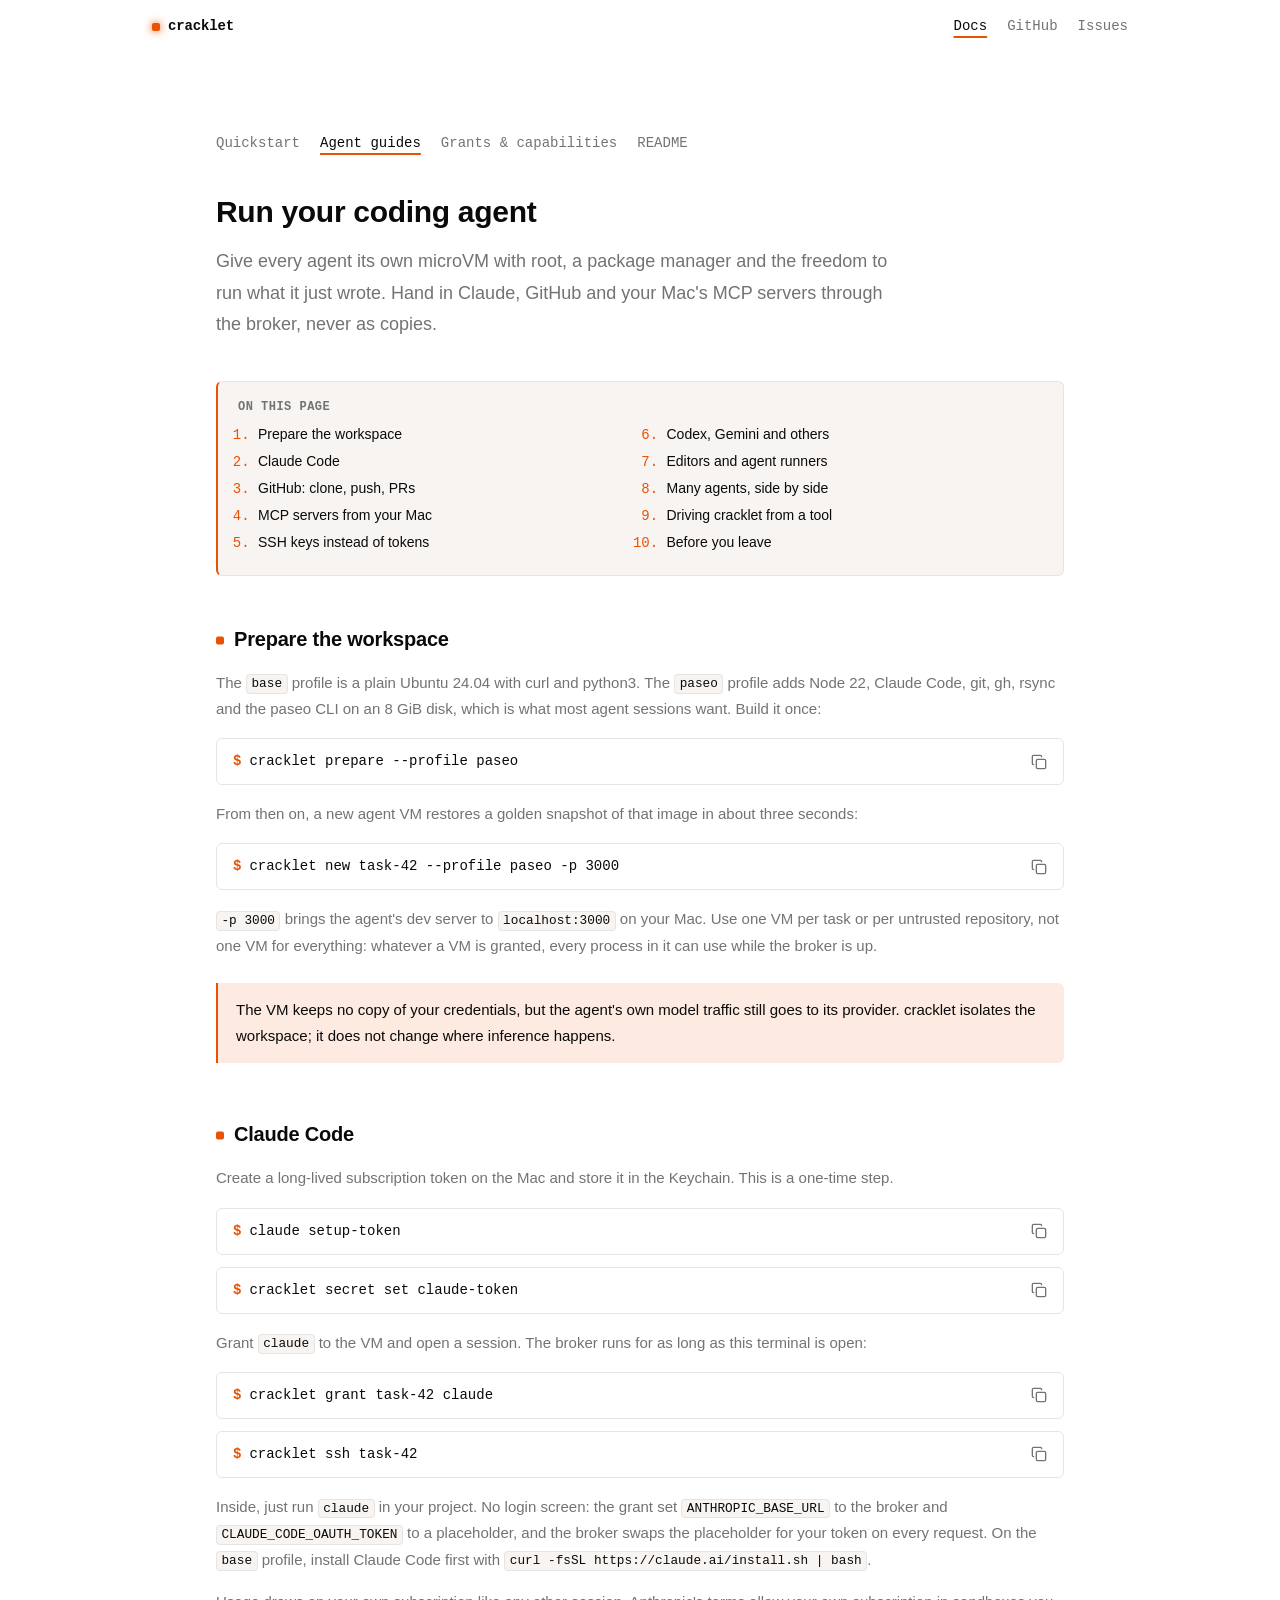
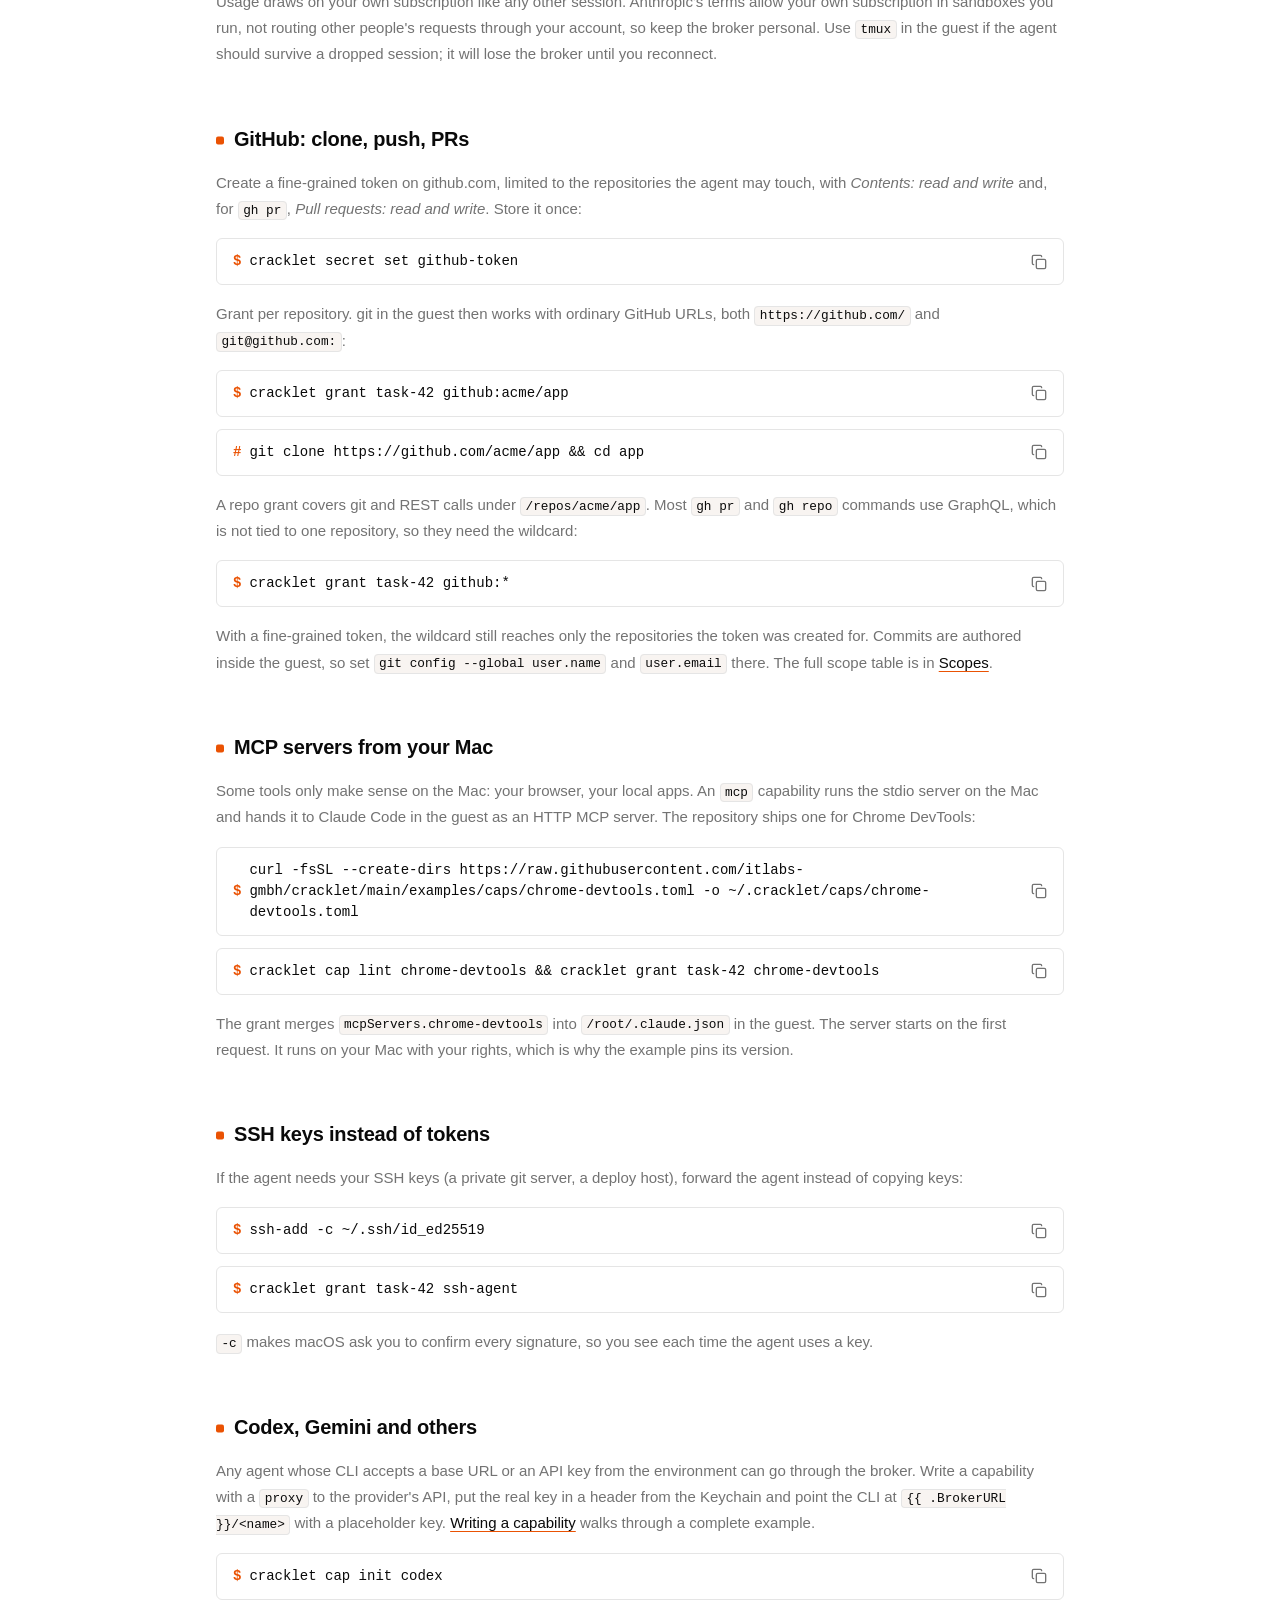
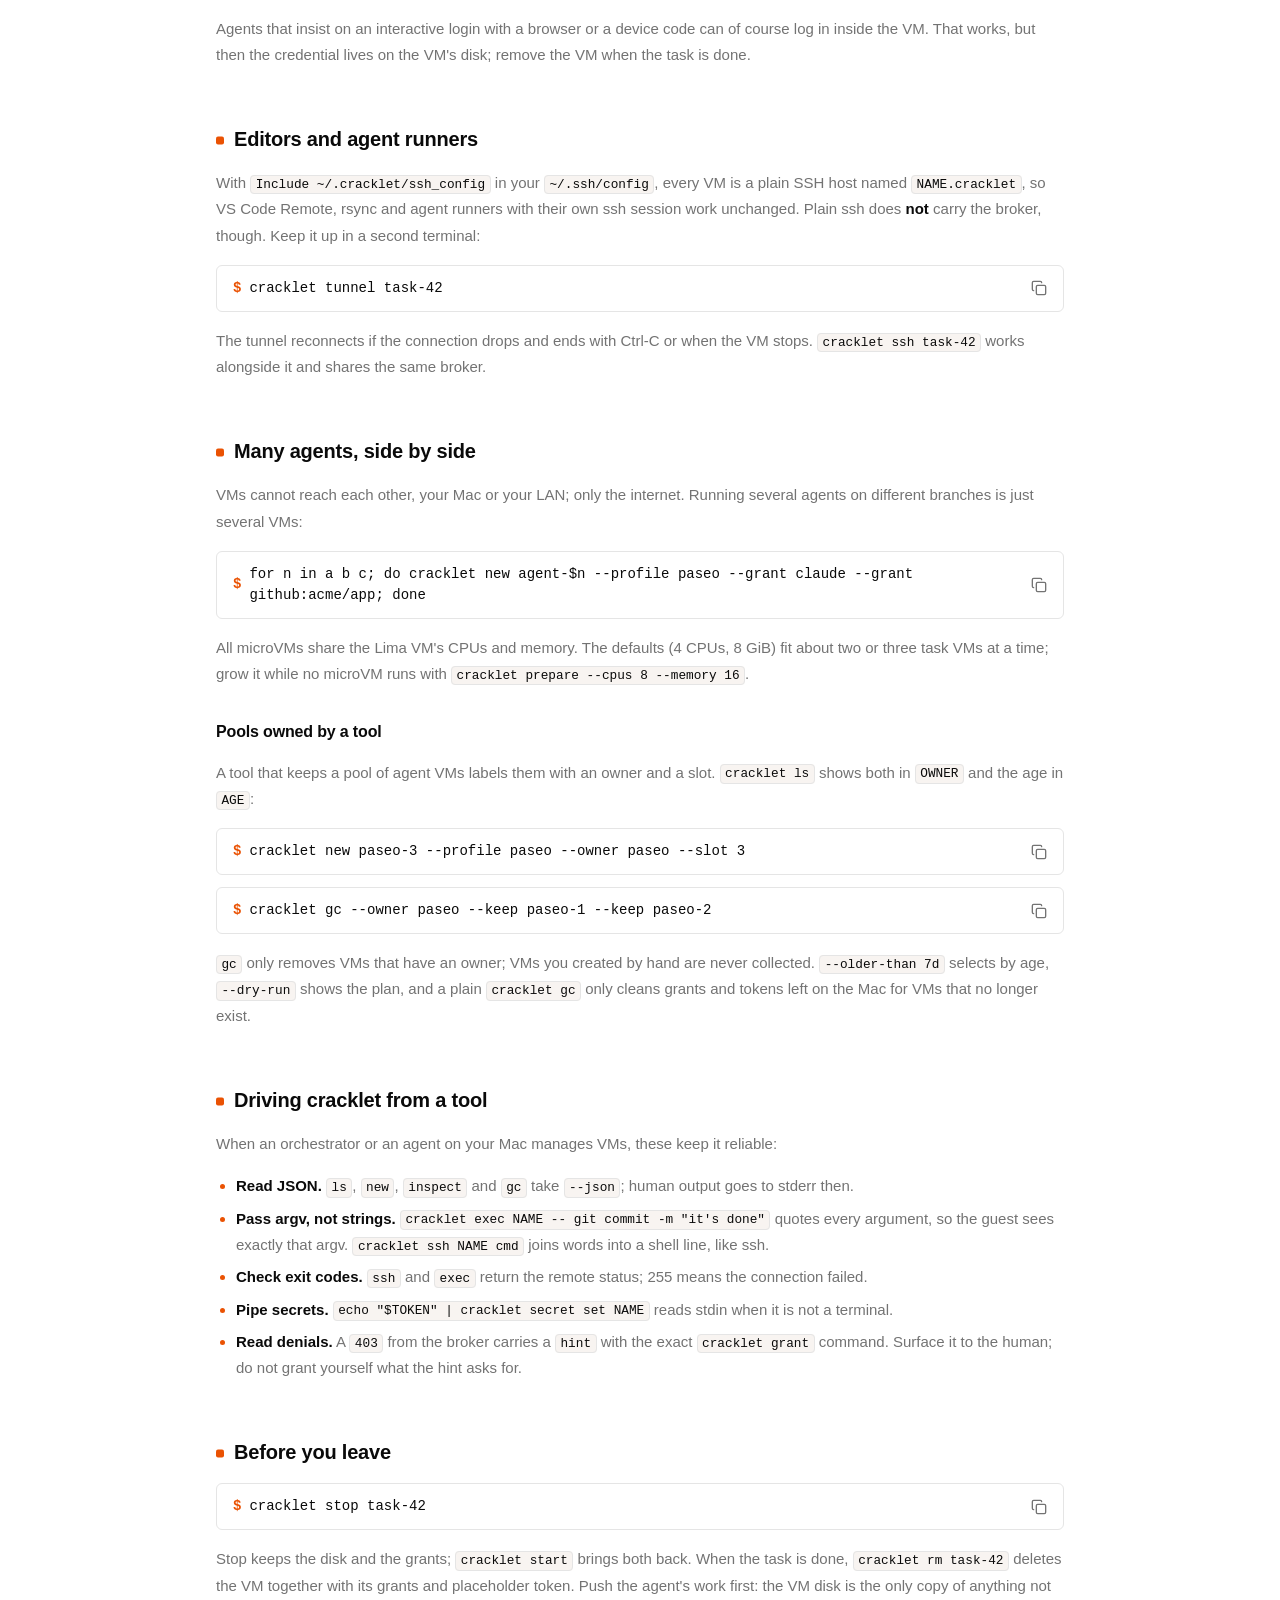
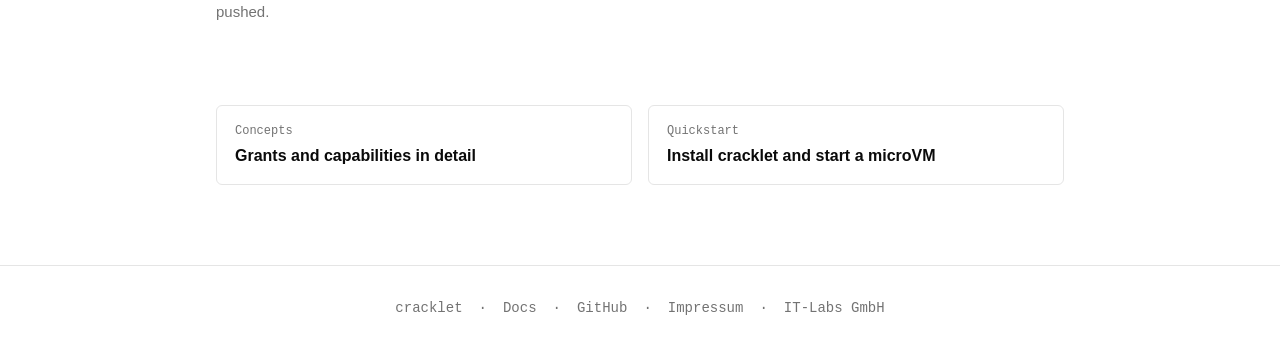
==== website/agents.html @ 1c124f0f "docs(website): add documentation pages and an ember brand accent Add three static docs pages modelle" ====
<!DOCTYPE html>
<html lang="en">
<head>
  <meta charset="utf-8">
  <meta name="viewport" content="width=device-width, initial-scale=1">
  <title>Agent guides – cracklet docs</title>
  <meta name="description" content="Run Claude Code and other coding agents in their own Firecracker microVM on your Mac, with GitHub, MCP servers and SSH keys handed in through the broker.">
  <meta name="theme-color" content="#ffffff" media="(prefers-color-scheme: light)">
  <meta name="theme-color" content="#232323" media="(prefers-color-scheme: dark)">
  <link rel="icon" href="favicon.svg" type="image/svg+xml">
  <link rel="stylesheet" href="style.css">
  <link rel="stylesheet" href="docs.css">
</head>
<body>
  <header class="container site-header">
    <a class="brand" href="./">cracklet</a>
    <nav class="site-nav" aria-label="Main navigation">
      <a href="docs.html" aria-current="page">Docs</a>
      <a href="https://github.com/itlabs-gmbh/cracklet">GitHub</a>
      <a href="https://github.com/itlabs-gmbh/cracklet/issues">Issues</a>
    </nav>
  </header>

  <main class="docs">
    <nav class="docs-nav" aria-label="Documentation">
      <a href="docs.html">Quickstart</a>
      <a href="agents.html" aria-current="page">Agent guides</a>
      <a href="capabilities.html">Grants &amp; capabilities</a>
      <a href="https://github.com/itlabs-gmbh/cracklet#readme">README</a>
    </nav>

    <h1>Run your coding agent</h1>
    <p class="lead">Give every agent its own microVM with root, a package manager and the freedom to run what it just wrote. Hand in Claude, GitHub and your Mac's MCP servers through the broker, never as copies.</p>

    <nav class="toc" aria-label="On this page">
      <strong>On this page</strong>
      <ol>
        <li><a href="#workspace">Prepare the workspace</a></li>
        <li><a href="#claude">Claude Code</a></li>
        <li><a href="#github">GitHub: clone, push, PRs</a></li>
        <li><a href="#mcp">MCP servers from your Mac</a></li>
        <li><a href="#ssh-keys">SSH keys instead of tokens</a></li>
        <li><a href="#other">Codex, Gemini and others</a></li>
        <li><a href="#runners">Editors and agent runners</a></li>
        <li><a href="#pools">Many agents, side by side</a></li>
        <li><a href="#automation">Driving cracklet from a tool</a></li>
        <li><a href="#leave">Before you leave</a></li>
      </ol>
    </nav>

    <div class="prose">

      <section id="workspace">
        <h2>Prepare the workspace</h2>
        <p>The <code>base</code> profile is a plain Ubuntu 24.04 with curl and python3. The <code>paseo</code> profile adds Node 22, Claude Code, git, gh, rsync and the paseo CLI on an 8 GiB disk, which is what most agent sessions want. Build it once:</p>
        <div class="cmd" data-copy="cracklet prepare --profile paseo">
          <span class="prompt" aria-hidden="true">$</span>
          <span class="text">cracklet prepare --profile paseo</span>
          <button type="button" aria-label="Copy cracklet prepare --profile paseo to the clipboard"></button>
        </div>
        <p>From then on, a new agent VM restores a golden snapshot of that image in about three seconds:</p>
        <div class="cmd" data-copy="cracklet new task-42 --profile paseo -p 3000">
          <span class="prompt" aria-hidden="true">$</span>
          <span class="text">cracklet new task-42 --profile paseo -p 3000</span>
          <button type="button" aria-label="Copy the create command to the clipboard"></button>
        </div>
        <p><code>-p 3000</code> brings the agent's dev server to <code>localhost:3000</code> on your Mac. Use one VM per task or per untrusted repository, not one VM for everything: whatever a VM is granted, every process in it can use while the broker is up.</p>
        <div class="callout">
          <p>The VM keeps no copy of your credentials, but the agent's own model traffic still goes to its provider. cracklet isolates the workspace; it does not change where inference happens.</p>
        </div>
      </section>

      <section id="claude">
        <h2>Claude Code</h2>
        <p>Create a long-lived subscription token on the Mac and store it in the Keychain. This is a one-time step.</p>
        <div class="cmd" data-copy="claude setup-token">
          <span class="prompt" aria-hidden="true">$</span>
          <span class="text">claude setup-token</span>
          <button type="button" aria-label="Copy claude setup-token to the clipboard"></button>
        </div>
        <div class="cmd" data-copy="cracklet secret set claude-token">
          <span class="prompt" aria-hidden="true">$</span>
          <span class="text">cracklet secret set claude-token</span>
          <button type="button" aria-label="Copy cracklet secret set claude-token to the clipboard"></button>
        </div>
        <p>Grant <code>claude</code> to the VM and open a session. The broker runs for as long as this terminal is open:</p>
        <div class="cmd" data-copy="cracklet grant task-42 claude">
          <span class="prompt" aria-hidden="true">$</span>
          <span class="text">cracklet grant task-42 claude</span>
          <button type="button" aria-label="Copy cracklet grant task-42 claude to the clipboard"></button>
        </div>
        <div class="cmd" data-copy="cracklet ssh task-42">
          <span class="prompt" aria-hidden="true">$</span>
          <span class="text">cracklet ssh task-42</span>
          <button type="button" aria-label="Copy cracklet ssh task-42 to the clipboard"></button>
        </div>
        <p>Inside, just run <code>claude</code> in your project. No login screen: the grant set <code>ANTHROPIC_BASE_URL</code> to the broker and <code>CLAUDE_CODE_OAUTH_TOKEN</code> to a placeholder, and the broker swaps the placeholder for your token on every request. On the <code>base</code> profile, install Claude Code first with <code>curl -fsSL https://claude.ai/install.sh | bash</code>.</p>
        <p>Usage draws on your own subscription like any other session. Anthropic's terms allow your own subscription in sandboxes you run, not routing other people's requests through your account, so keep the broker personal. Use <code>tmux</code> in the guest if the agent should survive a dropped session; it will lose the broker until you reconnect.</p>
      </section>

      <section id="github">
        <h2>GitHub: clone, push, PRs</h2>
        <p>Create a fine-grained token on github.com, limited to the repositories the agent may touch, with <em>Contents: read and write</em> and, for <code>gh pr</code>, <em>Pull requests: read and write</em>. Store it once:</p>
        <div class="cmd" data-copy="cracklet secret set github-token">
          <span class="prompt" aria-hidden="true">$</span>
          <span class="text">cracklet secret set github-token</span>
          <button type="button" aria-label="Copy cracklet secret set github-token to the clipboard"></button>
        </div>
        <p>Grant per repository. git in the guest then works with ordinary GitHub URLs, both <code>https://github.com/</code> and <code>git@github.com:</code>:</p>
        <div class="cmd" data-copy="cracklet grant task-42 github:acme/app">
          <span class="prompt" aria-hidden="true">$</span>
          <span class="text">cracklet grant task-42 github:acme/app</span>
          <button type="button" aria-label="Copy the GitHub grant command to the clipboard"></button>
        </div>
        <div class="cmd" data-copy="git clone https://github.com/acme/app &amp;&amp; cd app">
          <span class="prompt" aria-hidden="true">#</span>
          <span class="text">git clone https://github.com/acme/app &amp;&amp; cd app</span>
          <button type="button" aria-label="Copy the clone command to the clipboard"></button>
        </div>
        <p>A repo grant covers git and REST calls under <code>/repos/acme/app</code>. Most <code>gh pr</code> and <code>gh repo</code> commands use GraphQL, which is not tied to one repository, so they need the wildcard:</p>
        <div class="cmd" data-copy="cracklet grant task-42 github:*">
          <span class="prompt" aria-hidden="true">$</span>
          <span class="text">cracklet grant task-42 github:*</span>
          <button type="button" aria-label="Copy the GitHub wildcard grant to the clipboard"></button>
        </div>
        <p>With a fine-grained token, the wildcard still reaches only the repositories the token was created for. Commits are authored inside the guest, so set <code>git config --global user.name</code> and <code>user.email</code> there. The full scope table is in <a href="capabilities.html#scopes">Scopes</a>.</p>
      </section>

      <section id="mcp">
        <h2>MCP servers from your Mac</h2>
        <p>Some tools only make sense on the Mac: your browser, your local apps. An <code>mcp</code> capability runs the stdio server on the Mac and hands it to Claude Code in the guest as an HTTP MCP server. The repository ships one for Chrome DevTools:</p>
        <div class="cmd" data-copy="curl -fsSL --create-dirs https://raw.githubusercontent.com/itlabs-gmbh/cracklet/main/examples/caps/chrome-devtools.toml -o ~/.cracklet/caps/chrome-devtools.toml">
          <span class="prompt" aria-hidden="true">$</span>
          <span class="text">curl -fsSL --create-dirs https://raw.githubusercontent.com/itlabs-gmbh/cracklet/main/examples/caps/chrome-devtools.toml -o ~/.cracklet/caps/chrome-devtools.toml</span>
          <button type="button" aria-label="Copy the download command to the clipboard"></button>
        </div>
        <div class="cmd" data-copy="cracklet cap lint chrome-devtools &amp;&amp; cracklet grant task-42 chrome-devtools">
          <span class="prompt" aria-hidden="true">$</span>
          <span class="text">cracklet cap lint chrome-devtools &amp;&amp; cracklet grant task-42 chrome-devtools</span>
          <button type="button" aria-label="Copy the lint and grant command to the clipboard"></button>
        </div>
        <p>The grant merges <code>mcpServers.chrome-devtools</code> into <code>/root/.claude.json</code> in the guest. The server starts on the first request. It runs on your Mac with your rights, which is why the example pins its version.</p>
      </section>

      <section id="ssh-keys">
        <h2>SSH keys instead of tokens</h2>
        <p>If the agent needs your SSH keys (a private git server, a deploy host), forward the agent instead of copying keys:</p>
        <div class="cmd" data-copy="ssh-add -c ~/.ssh/id_ed25519">
          <span class="prompt" aria-hidden="true">$</span>
          <span class="text">ssh-add -c ~/.ssh/id_ed25519</span>
          <button type="button" aria-label="Copy the ssh-add command to the clipboard"></button>
        </div>
        <div class="cmd" data-copy="cracklet grant task-42 ssh-agent">
          <span class="prompt" aria-hidden="true">$</span>
          <span class="text">cracklet grant task-42 ssh-agent</span>
          <button type="button" aria-label="Copy the ssh-agent grant to the clipboard"></button>
        </div>
        <p><code>-c</code> makes macOS ask you to confirm every signature, so you see each time the agent uses a key.</p>
      </section>

      <section id="other">
        <h2>Codex, Gemini and others</h2>
        <p>Any agent whose CLI accepts a base URL or an API key from the environment can go through the broker. Write a capability with a <code>proxy</code> to the provider's API, put the real key in a header from the Keychain and point the CLI at <code>{{ .BrokerURL }}/&lt;name&gt;</code> with a placeholder key. <a href="capabilities.html#writing">Writing a capability</a> walks through a complete example.</p>
        <div class="cmd" data-copy="cracklet cap init codex">
          <span class="prompt" aria-hidden="true">$</span>
          <span class="text">cracklet cap init codex</span>
          <button type="button" aria-label="Copy cracklet cap init codex to the clipboard"></button>
        </div>
        <p>Agents that insist on an interactive login with a browser or a device code can of course log in inside the VM. That works, but then the credential lives on the VM's disk; remove the VM when the task is done.</p>
      </section>

      <section id="runners">
        <h2>Editors and agent runners</h2>
        <p>With <code>Include ~/.cracklet/ssh_config</code> in your <code>~/.ssh/config</code>, every VM is a plain SSH host named <code>NAME.cracklet</code>, so VS Code Remote, rsync and agent runners with their own ssh session work unchanged. Plain ssh does <strong>not</strong> carry the broker, though. Keep it up in a second terminal:</p>
        <div class="cmd" data-copy="cracklet tunnel task-42">
          <span class="prompt" aria-hidden="true">$</span>
          <span class="text">cracklet tunnel task-42</span>
          <button type="button" aria-label="Copy cracklet tunnel task-42 to the clipboard"></button>
        </div>
        <p>The tunnel reconnects if the connection drops and ends with Ctrl-C or when the VM stops. <code>cracklet ssh task-42</code> works alongside it and shares the same broker.</p>
      </section>

      <section id="pools">
        <h2>Many agents, side by side</h2>
        <p>VMs cannot reach each other, your Mac or your LAN; only the internet. Running several agents on different branches is just several VMs:</p>
        <div class="cmd" data-copy="for n in a b c; do cracklet new agent-$n --profile paseo --grant claude --grant github:acme/app; done">
          <span class="prompt" aria-hidden="true">$</span>
          <span class="text">for n in a b c; do cracklet new agent-$n --profile paseo --grant claude --grant github:acme/app; done</span>
          <button type="button" aria-label="Copy the loop that creates three agent VMs to the clipboard"></button>
        </div>
        <p>All microVMs share the Lima VM's CPUs and memory. The defaults (4 CPUs, 8 GiB) fit about two or three task VMs at a time; grow it while no microVM runs with <code>cracklet prepare --cpus 8 --memory 16</code>.</p>

        <h3>Pools owned by a tool</h3>
        <p>A tool that keeps a pool of agent VMs labels them with an owner and a slot. <code>cracklet ls</code> shows both in <code>OWNER</code> and the age in <code>AGE</code>:</p>
        <div class="cmd" data-copy="cracklet new paseo-3 --profile paseo --owner paseo --slot 3">
          <span class="prompt" aria-hidden="true">$</span>
          <span class="text">cracklet new paseo-3 --profile paseo --owner paseo --slot 3</span>
          <button type="button" aria-label="Copy the owned create command to the clipboard"></button>
        </div>
        <div class="cmd" data-copy="cracklet gc --owner paseo --keep paseo-1 --keep paseo-2">
          <span class="prompt" aria-hidden="true">$</span>
          <span class="text">cracklet gc --owner paseo --keep paseo-1 --keep paseo-2</span>
          <button type="button" aria-label="Copy the gc command to the clipboard"></button>
        </div>
        <p><code>gc</code> only removes VMs that have an owner; VMs you created by hand are never collected. <code>--older-than 7d</code> selects by age, <code>--dry-run</code> shows the plan, and a plain <code>cracklet gc</code> only cleans grants and tokens left on the Mac for VMs that no longer exist.</p>
      </section>

      <section id="automation">
        <h2>Driving cracklet from a tool</h2>
        <p>When an orchestrator or an agent on your Mac manages VMs, these keep it reliable:</p>
        <ul>
          <li><strong>Read JSON.</strong> <code>ls</code>, <code>new</code>, <code>inspect</code> and <code>gc</code> take <code>--json</code>; human output goes to stderr then.</li>
          <li><strong>Pass argv, not strings.</strong> <code>cracklet exec NAME -- git commit -m "it's done"</code> quotes every argument, so the guest sees exactly that argv. <code>cracklet ssh NAME cmd</code> joins words into a shell line, like ssh.</li>
          <li><strong>Check exit codes.</strong> <code>ssh</code> and <code>exec</code> return the remote status; 255 means the connection failed.</li>
          <li><strong>Pipe secrets.</strong> <code>echo "$TOKEN" | cracklet secret set NAME</code> reads stdin when it is not a terminal.</li>
          <li><strong>Read denials.</strong> A <code>403</code> from the broker carries a <code>hint</code> with the exact <code>cracklet grant</code> command. Surface it to the human; do not grant yourself what the hint asks for.</li>
        </ul>
      </section>

      <section id="leave">
        <h2>Before you leave</h2>
        <div class="cmd" data-copy="cracklet stop task-42">
          <span class="prompt" aria-hidden="true">$</span>
          <span class="text">cracklet stop task-42</span>
          <button type="button" aria-label="Copy cracklet stop task-42 to the clipboard"></button>
        </div>
        <p>Stop keeps the disk and the grants; <code>cracklet start</code> brings both back. When the task is done, <code>cracklet rm task-42</code> deletes the VM together with its grants and placeholder token. Push the agent's work first: the VM disk is the only copy of anything not pushed.</p>
      </section>

    </div>

    <nav class="next" aria-label="Read next">
      <a href="capabilities.html"><span>Concepts</span><strong>Grants and capabilities in detail</strong></a>
      <a href="docs.html"><span>Quickstart</span><strong>Install cracklet and start a microVM</strong></a>
    </nav>
  </main>

  <footer class="site-footer">
    <div class="container">
      <a href="./">cracklet</a>
      <span aria-hidden="true">·</span>
      <a href="docs.html">Docs</a>
      <span aria-hidden="true">·</span>
      <a href="https://github.com/itlabs-gmbh/cracklet">GitHub</a>
      <span aria-hidden="true">·</span>
      <a href="impressum.html">Impressum</a>
      <span aria-hidden="true">·</span>
      <a href="https://www.it-labs.de">IT-Labs GmbH</a>
    </div>
  </footer>

  <script src="copy.js" defer></script>
</body>
</html>
---- website/style.css ----
/* cracklet website – design tokens modelled on a neutral shadcn palette,
   with one ember accent (Firecracker) as the brand colour */
:root {
  --background: oklch(100% 0 0);
  --foreground: oklch(14.5% 0 0);
  --card: oklch(100% 0 0);
  --muted-foreground: oklch(55.6% 0 0);
  --border: oklch(92.2% 0 0);
  --muted: oklch(97% .006 60);
  --accent: oklch(64% .2 40);
  --accent-soft: oklch(64% .2 40 / .12);
  --radius: .375rem;
  --max-width: 64rem;
  --font-sans: -apple-system, BlinkMacSystemFont, "Inter", "Segoe UI", Roboto, "Helvetica Neue", Arial, sans-serif;
  --font-mono: ui-monospace, SFMono-Regular, Menlo, Monaco, Consolas, "Liberation Mono", "Courier New", monospace;
  color-scheme: light dark;
}

@media (prefers-color-scheme: dark) {
  :root {
    --background: oklch(14.5% 0 0);
    --foreground: oklch(98.5% 0 0);
    --card: oklch(20.5% 0 0);
    --muted-foreground: oklch(70.8% 0 0);
    --border: oklch(100% 0 0 / .1);
    --muted: oklch(19% .008 60);
    --accent: oklch(74% .17 52);
    --accent-soft: oklch(74% .17 52 / .14);
  }
}

*, *::before, *::after { box-sizing: border-box; }

html { -webkit-text-size-adjust: 100%; }

body {
  margin: 0;
  min-height: 100svh;
  display: flex;
  flex-direction: column;
  background: var(--background);
  color: var(--foreground);
  font-family: var(--font-sans);
  font-size: 1rem;
  line-height: 1.5;
  -webkit-font-smoothing: antialiased;
}

a { color: inherit; text-decoration: none; }
a:hover { color: var(--foreground); }

::selection { background: var(--accent-soft); }

code, .mono { font-family: var(--font-mono); }
p code { font-size: .9em; }

h1, h2, h3 { margin: 0; letter-spacing: -.01em; }

.container {
  width: 100%;
  max-width: var(--max-width);
  margin: 0 auto;
  padding: 0 1.5rem;
}

/* header / nav */
.site-header {
  display: flex;
  align-items: center;
  justify-content: space-between;
  padding-top: 1rem;
  padding-bottom: 1rem;
  flex-shrink: 0;
}

.brand {
  display: inline-flex;
  align-items: center;
  gap: .5rem;
  font-family: var(--font-mono);
  font-size: .875rem;
  font-weight: 600;
  letter-spacing: -.01em;
}

.brand::before {
  content: "";
  width: .5rem;
  height: .5rem;
  border-radius: 2px;
  background: var(--accent);
  box-shadow: 0 0 .5rem var(--accent);
}

.site-nav {
  display: flex;
  gap: 1.25rem;
  font-family: var(--font-mono);
  font-size: .875rem;
  color: var(--muted-foreground);
}
.site-nav a[aria-current="page"] {
  color: var(--foreground);
  text-decoration: underline;
  text-decoration-color: var(--accent);
  text-decoration-thickness: 2px;
  text-underline-offset: 6px;
}

main { flex: 1; display: flex; flex-direction: column; }

/* hero */
.hero {
  flex: 1;
  display: flex;
  flex-direction: column;
  align-items: center;
  justify-content: center;
  gap: 1.5rem;
  padding-top: 4rem;
  padding-bottom: 4rem;
  text-align: center;
}

.badge {
  display: inline-flex;
  align-items: center;
  height: 1.25rem;
  padding: 0 .5rem;
  border: 1px solid var(--accent);
  background: var(--accent-soft);
  font-family: var(--font-mono);
  font-size: .75rem;
  font-weight: 500;
  white-space: nowrap;
}

.hero h1 {
  max-width: 48rem;
  font-size: 2.25rem;
  font-weight: 600;
  line-height: 1.1;
  text-wrap: balance;
}

.hero .lead {
  max-width: 36rem;
  margin: 0;
  font-size: 1rem;
  color: var(--muted-foreground);
  text-wrap: balance;
}

@media (min-width: 640px) {
  .hero h1 { font-size: 3.75rem; }
  .hero .lead { font-size: 1.125rem; }
}

/* command boxes */
.cmd {
  display: flex;
  align-items: center;
  gap: .5rem;
  padding: .75rem 1rem;
  border: 1px solid var(--border);
  border-radius: var(--radius);
  background: var(--card);
  font-family: var(--font-mono);
  font-size: .875rem;
  text-align: left;
}

.cmd .prompt { color: var(--accent); font-weight: 600; user-select: none; }
.cmd .text { flex: 1; min-width: 0; font-weight: 500; overflow-wrap: anywhere; }

.cmd button {
  margin-left: .25rem;
  padding: 0;
  border: 0;
  background: none;
  color: var(--muted-foreground);
  cursor: pointer;
  line-height: 0;
  transition: color .15s;
}
.cmd button:hover, .cmd button[data-copied] { color: var(--foreground); }
.cmd button svg { width: 1rem; height: 1rem; }

.hero .cmd { margin-top: 1rem; }
.hero .hint { margin: 0 0 .75rem; font-size: .75rem; color: var(--muted-foreground); }
.hero .hint a, .hint a, .link {
  text-decoration: underline;
  text-decoration-color: var(--accent);
  text-underline-offset: 2px;
}

/* terminal output block */
.term {
  width: 100%;
  overflow-x: auto;
  padding: .75rem 1rem;
  border: 1px solid var(--border);
  border-radius: var(--radius);
  background: var(--card);
  font-family: var(--font-mono);
  font-size: .8125rem;
  line-height: 2;
  text-align: left;
  white-space: pre;
}
.term .dim { color: var(--muted-foreground); }
@media (min-width: 640px) { .term, .cmd { font-size: .875rem; } }

/* sections */
section { border-top: 1px solid var(--border); }

.section {
  padding-top: 5rem;
  padding-bottom: 5rem;
}

.section--center {
  display: flex;
  flex-direction: column;
  align-items: center;
  text-align: center;
}

.section h2 {
  font-size: 1.25rem;
  font-weight: 600;
}
@media (min-width: 640px) { .section h2 { font-size: 1.5rem; } }

.section .intro {
  max-width: 36rem;
  margin: .75rem 0 0;
  font-size: .875rem;
  line-height: 1.75;
  color: var(--muted-foreground);
}
@media (min-width: 640px) { .section .intro { font-size: 1rem; } }

.section--center .term { max-width: 36rem; margin-top: 2rem; }
.section--center .note {
  max-width: 36rem;
  margin: 1rem 0 0;
  font-size: .75rem;
  line-height: 1.5rem;
  color: var(--muted-foreground);
}

.grid {
  display: grid;
  gap: 2.5rem;
  margin-top: 2rem;
}
@media (min-width: 768px) {
  .grid--2 { grid-template-columns: repeat(2, minmax(0, 1fr)); }
  .grid--3 { grid-template-columns: repeat(3, minmax(0, 1fr)); }
}

.card { min-width: 0; }
.card h3, .card h2 {
  padding-top: 1rem;
  border-top: 2px solid var(--accent);
  font-size: 1rem;
  font-weight: 600;
}
.card h3.small { font-size: .875rem; }
.card p {
  margin: 1rem 0 0;
  font-size: .875rem;
  line-height: 1.75;
  color: var(--muted-foreground);
}
.card .cmd, .card .term { margin-top: 1rem; }
.card .term { font-size: .75rem; }
.term--wrap { white-space: pre-wrap; overflow-wrap: anywhere; }
@media (min-width: 768px) { .grid--wide-left { grid-template-columns: 3fr 2fr; } }
.card .cmd + .cmd { margin-top: .75rem; }

.narrow { max-width: 36rem; }
.narrow h2 {
  padding-top: 1rem;
  border-top: 2px solid var(--accent);
  font-size: 1.125rem;
  font-weight: 600;
}
.narrow p {
  margin: 1rem 0 0;
  font-size: .875rem;
  line-height: 1.75;
  color: var(--muted-foreground);
}
@media (min-width: 640px) { .narrow p { font-size: 1rem; } }

/* footer */
.site-footer { border-top: 1px solid var(--border); }
.site-footer .container {
  display: flex;
  flex-wrap: wrap;
  align-items: center;
  justify-content: center;
  gap: .25rem 1rem;
  padding-top: 2rem;
  padding-bottom: 2rem;
  font-family: var(--font-mono);
  font-size: .875rem;
  color: var(--muted-foreground);
}

/* legal page */
.legal { padding-top: 4rem; padding-bottom: 4rem; }
.legal h1 { font-size: 1.875rem; font-weight: 600; }
.legal h2 { margin-top: 2.5rem; font-size: 1.125rem; font-weight: 600; }
.legal p, .legal address {
  margin: 1rem 0 0;
  font-style: normal;
  font-size: .9375rem;
  line-height: 1.75;
  color: var(--muted-foreground);
}
.legal a { color: var(--foreground); text-decoration: underline; text-decoration-color: var(--accent); text-underline-offset: 2px; }

/* the legal page reuses .narrow for width only, not the ruled headings */
.legal .narrow h2 { padding-top: 0; border-top: 0; }
.legal .narrow h1 { border-top: 0; padding-top: 0; }

/* measured timings */
.card h3.stat {
  font-family: var(--font-mono);
  font-size: 1.75rem;
  font-weight: 600;
  letter-spacing: -.02em;
}
---- website/docs.css ----
/* documentation pages – loaded after style.css, reuses its tokens */

.docs {
  width: 100%;
  max-width: 56rem;
  margin: 0 auto;
  padding: 3rem 1.5rem 5rem;
}
@media (min-width: 640px) { .docs { padding-top: 5rem; } }

/* section switcher above the title */
.docs-nav {
  display: flex;
  flex-wrap: wrap;
  gap: .5rem 1.25rem;
  margin-bottom: 2.5rem;
  font-family: var(--font-mono);
  font-size: .875rem;
  color: var(--muted-foreground);
}
.docs-nav a:hover { color: var(--foreground); }
.docs-nav a[aria-current="page"] {
  color: var(--foreground);
  text-decoration: underline;
  text-decoration-color: var(--accent);
  text-decoration-thickness: 2px;
  text-underline-offset: 6px;
}

.docs h1 {
  font-size: 1.875rem;
  font-weight: 600;
  line-height: 1.2;
  text-wrap: balance;
}
.docs .lead {
  max-width: 42rem;
  margin: 1rem 0 0;
  font-size: 1.125rem;
  line-height: 1.75;
  color: var(--muted-foreground);
}

/* "on this page" */
.toc {
  margin-top: 2.5rem;
  padding: 1rem 1.25rem;
  border: 1px solid var(--border);
  border-left: 2px solid var(--accent);
  border-radius: var(--radius);
  background: var(--muted);
  font-size: .875rem;
}
.toc strong {
  display: block;
  margin-bottom: .5rem;
  font-family: var(--font-mono);
  font-size: .75rem;
  font-weight: 600;
  letter-spacing: .04em;
  text-transform: uppercase;
  color: var(--muted-foreground);
}
.toc ol {
  margin: 0;
  padding-left: 1.25rem;
  columns: 2 14rem;
  column-gap: 2rem;
}
.toc li { margin: 0 0 .375rem; break-inside: avoid; }
.toc li::marker { color: var(--accent); font-family: var(--font-mono); }
.toc a:hover { text-decoration: underline; text-decoration-color: var(--accent); }

/* body copy */
.prose { margin-top: 3rem; font-size: .9375rem; }
.prose section { border-top: 0; margin-top: 3.5rem; scroll-margin-top: 1.5rem; }
.prose section:first-child { margin-top: 0; }

.prose h2 {
  display: flex;
  align-items: baseline;
  gap: .625rem;
  margin-bottom: 1rem;
  font-size: 1.25rem;
  font-weight: 600;
}
.prose h2::before {
  content: "";
  flex-shrink: 0;
  width: .5rem;
  height: .5rem;
  border-radius: 2px;
  background: var(--accent);
  transform: translateY(-.1rem);
}
.prose h3 {
  margin: 2rem 0 .75rem;
  font-size: 1rem;
  font-weight: 600;
  scroll-margin-top: 1.5rem;
}
.prose p, .prose li { line-height: 1.75; color: var(--muted-foreground); }
.prose p { margin: 1rem 0; }
.prose ul, .prose ol { margin: 1rem 0; padding-left: 1.25rem; }
.prose li { margin: .375rem 0; }
.prose li::marker { color: var(--accent); }
.prose strong { color: var(--foreground); font-weight: 600; }

.prose a {
  color: var(--foreground);
  text-decoration: underline;
  text-decoration-color: var(--accent);
  text-underline-offset: 3px;
}

.prose :not(pre) > code {
  padding: .1em .35em;
  border: 1px solid var(--border);
  border-radius: .25rem;
  background: var(--muted);
  font-size: .85em;
  color: var(--foreground);
  overflow-wrap: anywhere;
}
@media (min-width: 640px) {
  .prose td code, .prose th code { white-space: nowrap; }
  .prose td:first-child code { white-space: normal; }
}

.prose .cmd, .prose .term { margin: 1rem 0; }
.prose .cmd + .cmd { margin-top: -.25rem; }

/* code listings (TOML, logs, diagrams) */
.code {
  margin: 1rem 0;
  padding: 1rem 1.25rem;
  overflow-x: auto;
  border: 1px solid var(--border);
  border-radius: var(--radius);
  background: var(--card);
  font-family: var(--font-mono);
  font-size: .8125rem;
  line-height: 1.65;
  white-space: pre;
}
.code .dim { color: var(--muted-foreground); }
.code .hl { color: var(--accent); }
.code-title {
  margin: 1.5rem 0 -.5rem;
  font-family: var(--font-mono);
  font-size: .75rem;
  color: var(--muted-foreground);
}

/* tables */
.table-wrap { margin: 1rem 0; overflow-x: auto; }
.prose table { width: 100%; border-collapse: collapse; font-size: .875rem; }
.prose th, .prose td {
  padding: .625rem .75rem;
  border-bottom: 1px solid var(--border);
  text-align: left;
  vertical-align: top;
}
.prose th {
  font-family: var(--font-mono);
  font-size: .75rem;
  font-weight: 600;
  color: var(--foreground);
  border-bottom: 2px solid var(--accent);
}
.prose td { line-height: 1.6; color: var(--muted-foreground); }
.prose td:first-child { color: var(--foreground); }

/* asides */
.callout {
  margin: 1.5rem 0;
  padding: .875rem 1.125rem;
  border-left: 2px solid var(--accent);
  border-radius: 0 var(--radius) var(--radius) 0;
  background: var(--accent-soft);
}
.prose .callout p { margin: 0; color: var(--foreground); }
.prose .callout p + p { margin-top: .5rem; }

/* key concepts side by side */
.concepts {
  display: grid;
  gap: 1rem;
  margin: 1.5rem 0;
}
@media (min-width: 640px) { .concepts { grid-template-columns: repeat(2, minmax(0, 1fr)); } }
.concept {
  padding: 1rem 1.125rem;
  border: 1px solid var(--border);
  border-top: 2px solid var(--accent);
  border-radius: var(--radius);
}
.concept h3 { margin: 0; font-family: var(--font-mono); font-size: .875rem; }
.prose .concept p { margin: .5rem 0 0; font-size: .875rem; }

/* numbered request walk-through */
.steps { counter-reset: step; list-style: none; padding-left: 0; }
.prose .steps li {
  position: relative;
  padding-left: 2.25rem;
  counter-increment: step;
}
.prose .steps li::before {
  content: counter(step);
  position: absolute;
  left: 0;
  top: .2rem;
  display: grid;
  place-items: center;
  width: 1.5rem;
  height: 1.5rem;
  border-radius: 999px;
  background: var(--accent-soft);
  color: var(--accent);
  font-family: var(--font-mono);
  font-size: .75rem;
  font-weight: 600;
}

/* "read next" links at the end of a page */
.next {
  display: grid;
  gap: 1rem;
  margin-top: 4rem;
}
@media (min-width: 640px) { .next { grid-template-columns: repeat(2, minmax(0, 1fr)); } }
.next a {
  display: block;
  padding: 1rem 1.125rem;
  border: 1px solid var(--border);
  border-radius: var(--radius);
  transition: border-color .15s;
}
.next a:hover { border-color: var(--accent); }
.next span { display: block; font-family: var(--font-mono); font-size: .75rem; color: var(--muted-foreground); }
.next strong { display: block; margin-top: .25rem; font-weight: 600; }
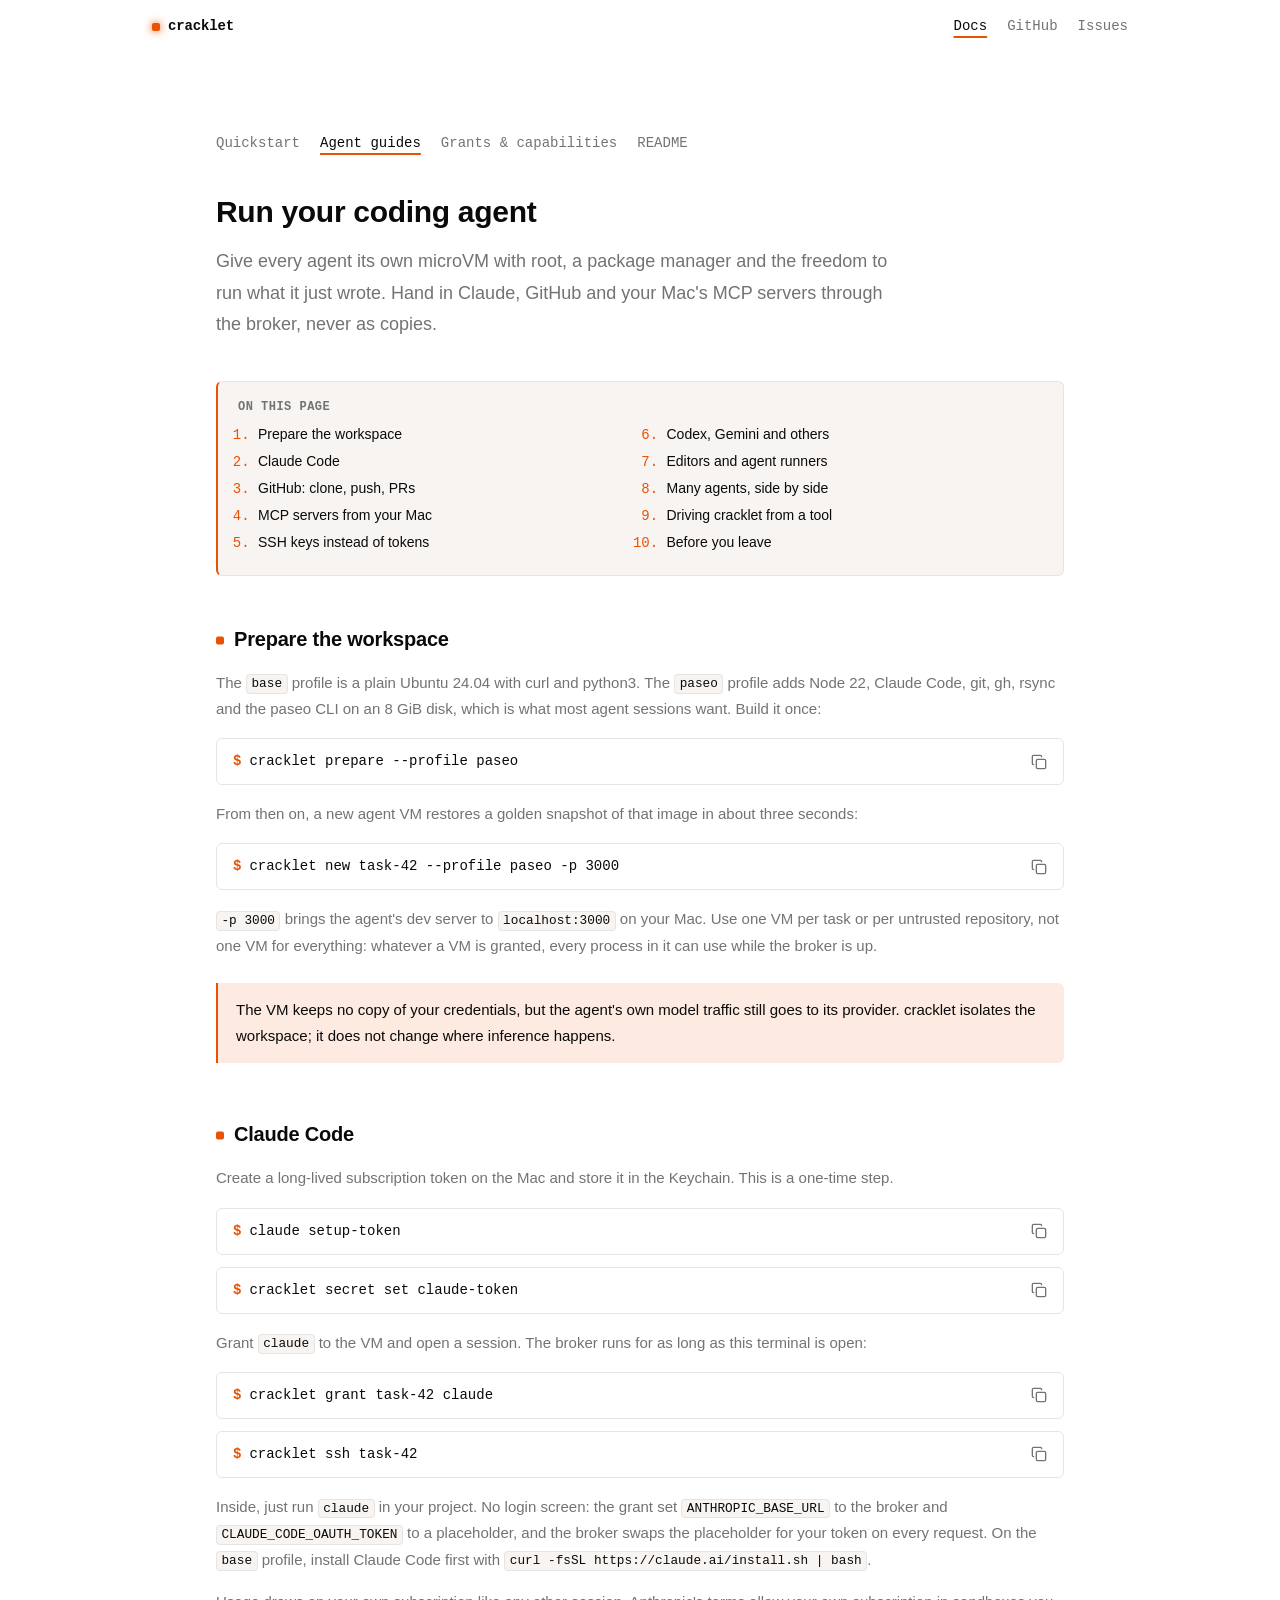
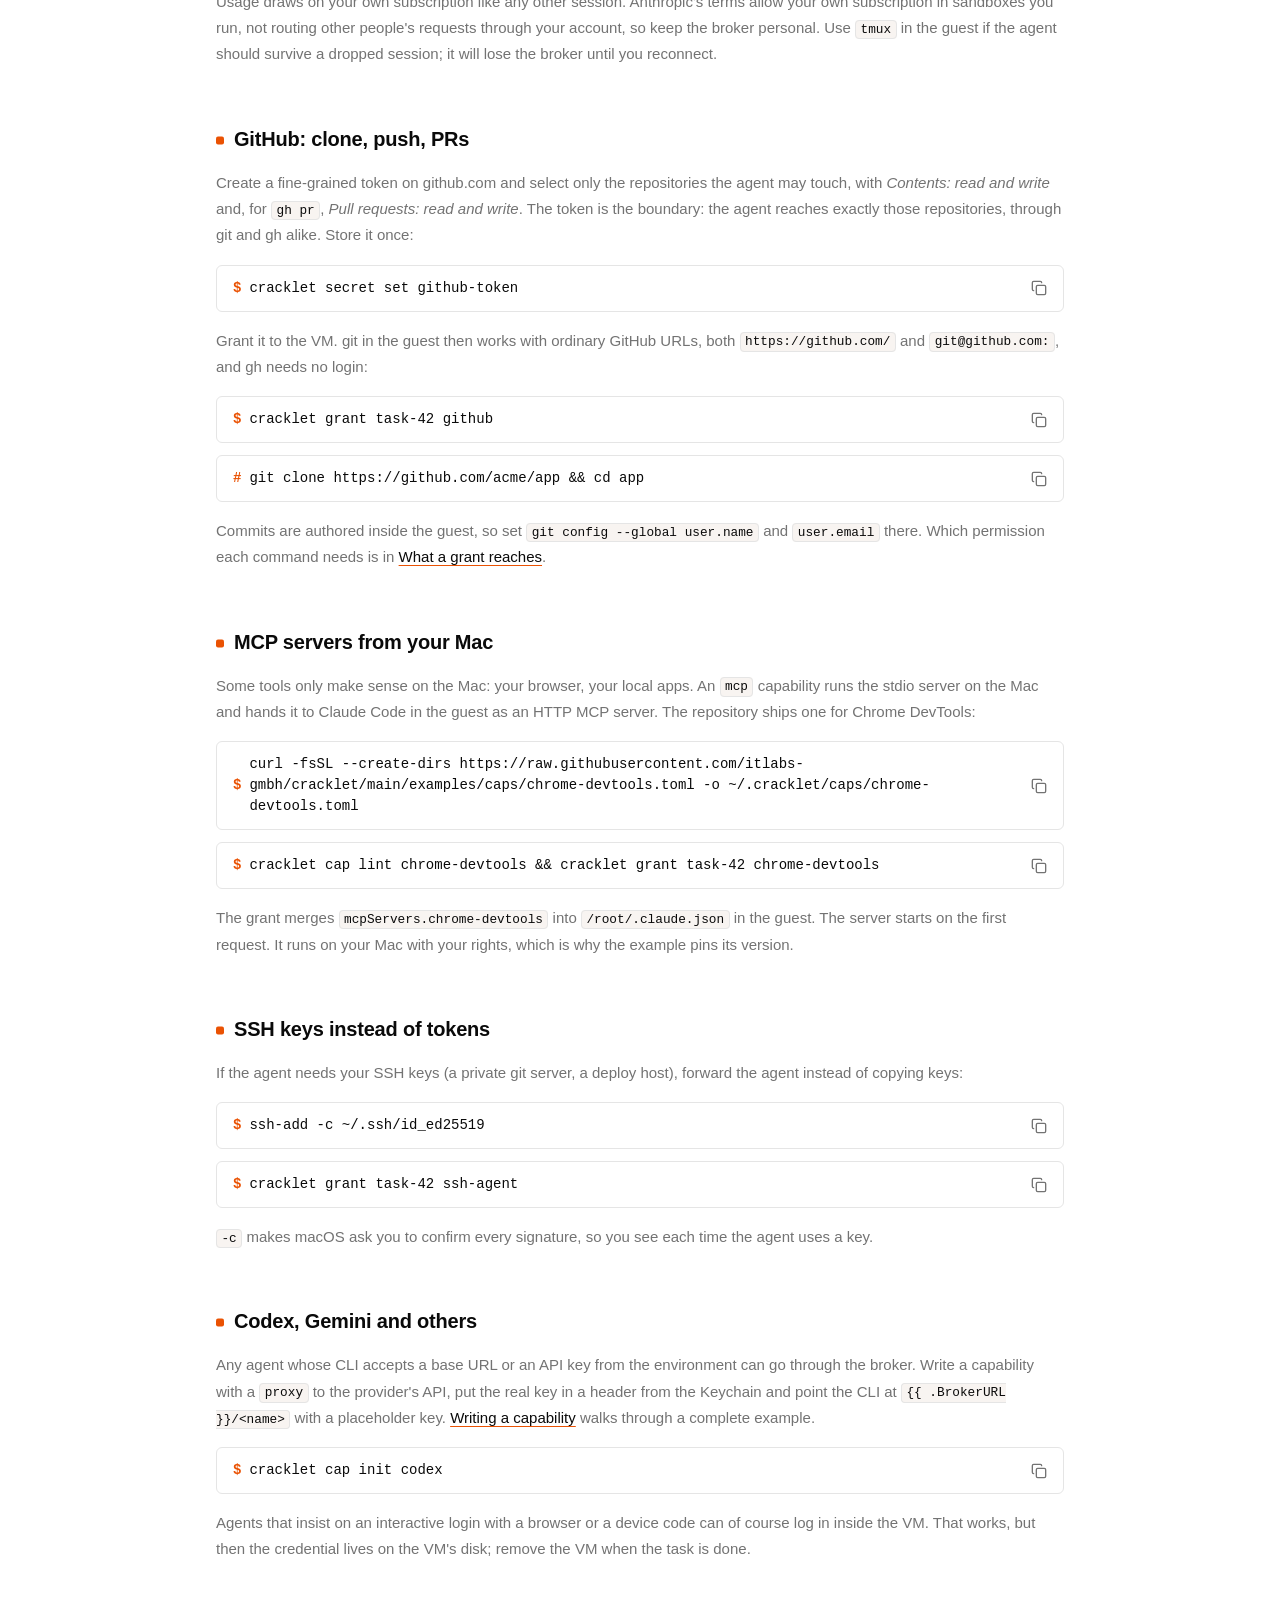
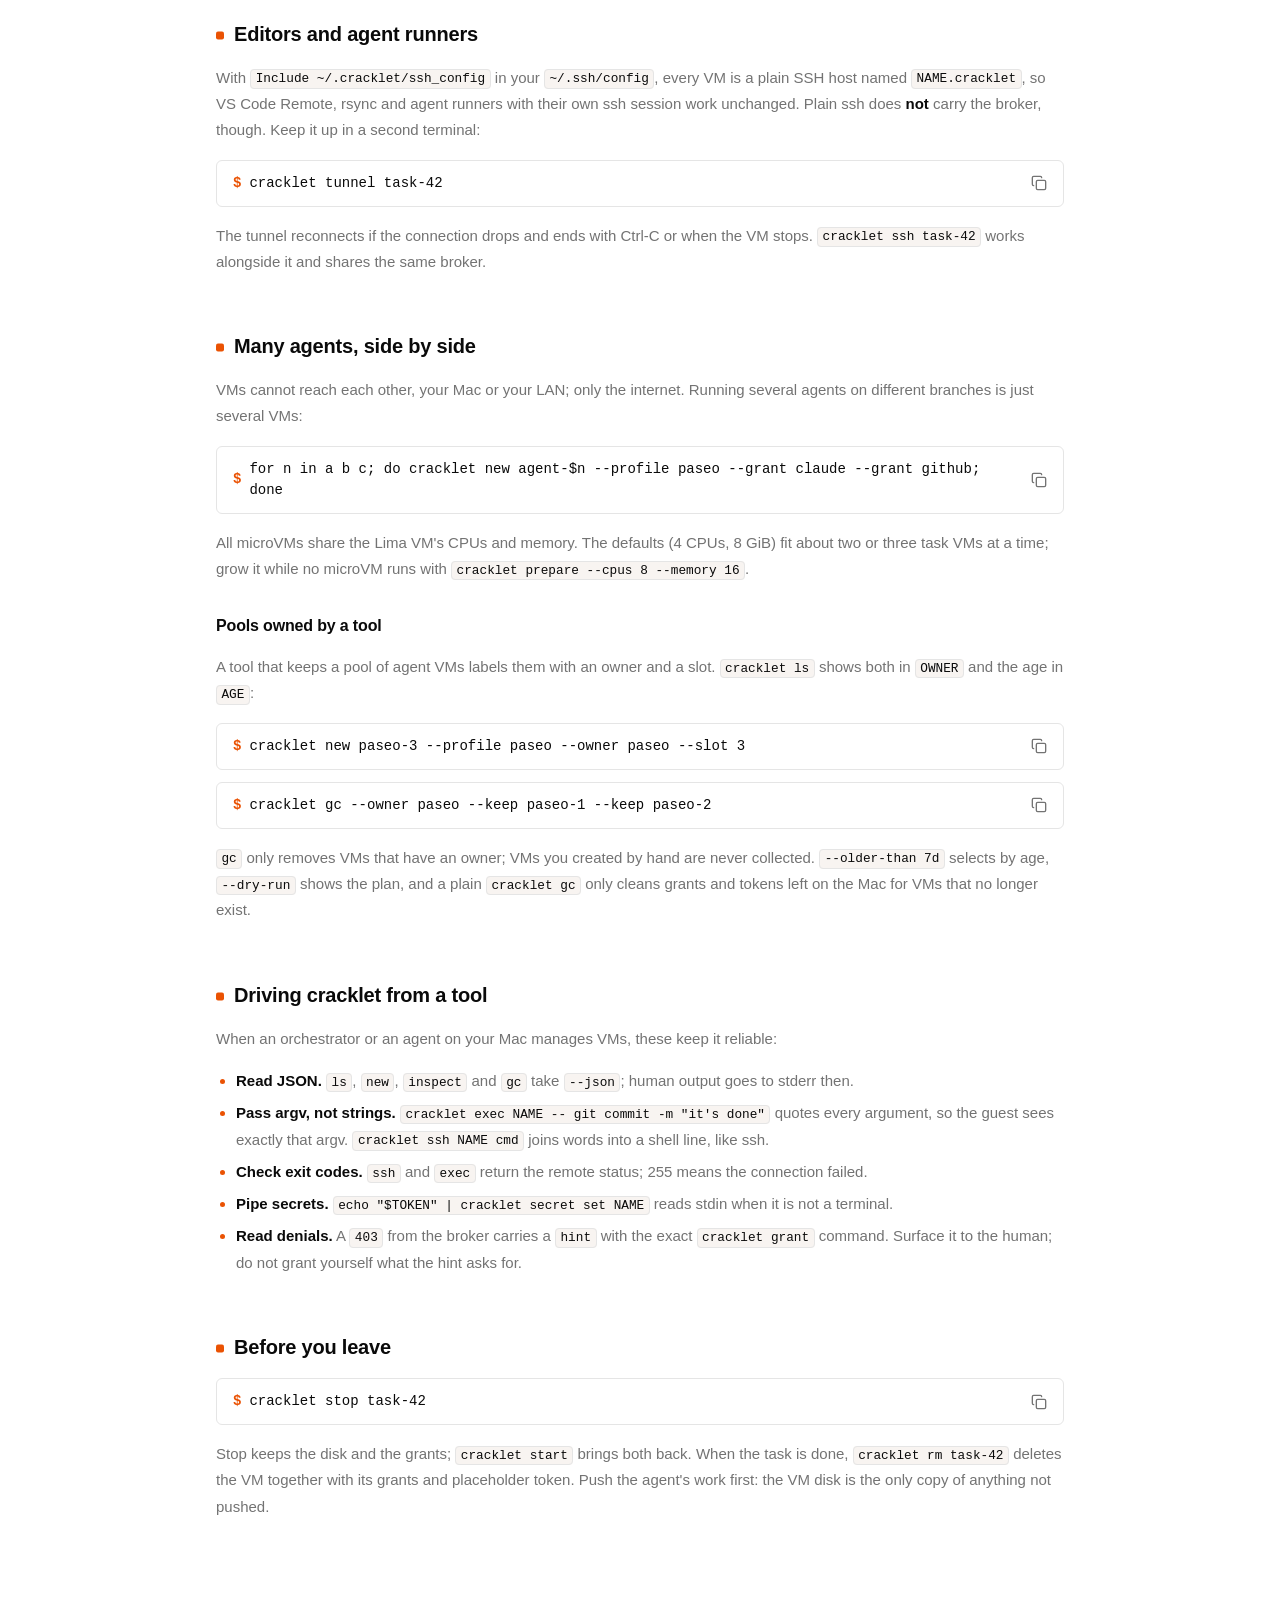
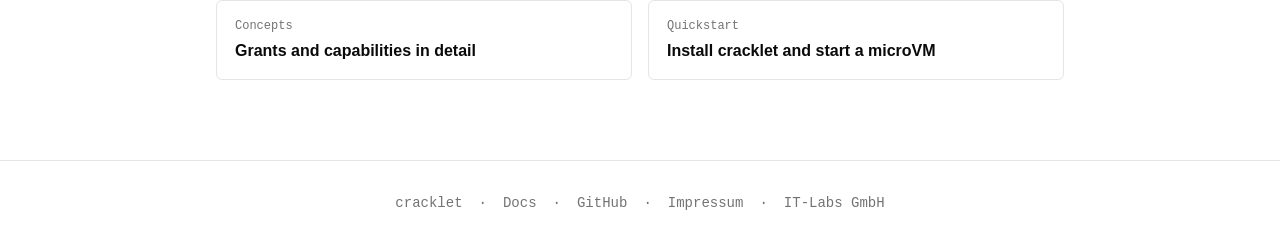
==== commit 0b254b52: "docs(website): drop grant scopes, the credential limits what a VM reaches Capabilities no longer hav" ====
--- a/website/agents.html
+++ b/website/agents.html
@@ -15,7 +15,7 @@
   <header class="container site-header">
     <a class="brand" href="./">cracklet</a>
     <nav class="site-nav" aria-label="Main navigation">
-      <a href="docs.html" aria-current="page">Docs</a>
+      <a href="docs.html" aria-current="true">Docs</a>
       <a href="https://github.com/itlabs-gmbh/cracklet">GitHub</a>
       <a href="https://github.com/itlabs-gmbh/cracklet/issues">Issues</a>
     </nav>
@@ -100,16 +100,16 @@
 
       <section id="github">
         <h2>GitHub: clone, push, PRs</h2>
-        <p>Create a fine-grained token on github.com, limited to the repositories the agent may touch, with <em>Contents: read and write</em> and, for <code>gh pr</code>, <em>Pull requests: read and write</em>. Store it once:</p>
+        <p>Create a fine-grained token on github.com and select only the repositories the agent may touch, with <em>Contents: read and write</em> and, for <code>gh pr</code>, <em>Pull requests: read and write</em>. The token is the boundary: the agent reaches exactly those repositories, through git and gh alike. Store it once:</p>
         <div class="cmd" data-copy="cracklet secret set github-token">
           <span class="prompt" aria-hidden="true">$</span>
           <span class="text">cracklet secret set github-token</span>
           <button type="button" aria-label="Copy cracklet secret set github-token to the clipboard"></button>
         </div>
-        <p>Grant per repository. git in the guest then works with ordinary GitHub URLs, both <code>https://github.com/</code> and <code>git@github.com:</code>:</p>
-        <div class="cmd" data-copy="cracklet grant task-42 github:acme/app">
-          <span class="prompt" aria-hidden="true">$</span>
-          <span class="text">cracklet grant task-42 github:acme/app</span>
+        <p>Grant it to the VM. git in the guest then works with ordinary GitHub URLs, both <code>https://github.com/</code> and <code>git@github.com:</code>, and gh needs no login:</p>
+        <div class="cmd" data-copy="cracklet grant task-42 github">
+          <span class="prompt" aria-hidden="true">$</span>
+          <span class="text">cracklet grant task-42 github</span>
           <button type="button" aria-label="Copy the GitHub grant command to the clipboard"></button>
         </div>
         <div class="cmd" data-copy="git clone https://github.com/acme/app &amp;&amp; cd app">
@@ -117,13 +117,7 @@
           <span class="text">git clone https://github.com/acme/app &amp;&amp; cd app</span>
           <button type="button" aria-label="Copy the clone command to the clipboard"></button>
         </div>
-        <p>A repo grant covers git and REST calls under <code>/repos/acme/app</code>. Most <code>gh pr</code> and <code>gh repo</code> commands use GraphQL, which is not tied to one repository, so they need the wildcard:</p>
-        <div class="cmd" data-copy="cracklet grant task-42 github:*">
-          <span class="prompt" aria-hidden="true">$</span>
-          <span class="text">cracklet grant task-42 github:*</span>
-          <button type="button" aria-label="Copy the GitHub wildcard grant to the clipboard"></button>
-        </div>
-        <p>With a fine-grained token, the wildcard still reaches only the repositories the token was created for. Commits are authored inside the guest, so set <code>git config --global user.name</code> and <code>user.email</code> there. The full scope table is in <a href="capabilities.html#scopes">Scopes</a>.</p>
+        <p>Commits are authored inside the guest, so set <code>git config --global user.name</code> and <code>user.email</code> there. Which permission each command needs is in <a href="capabilities.html#reach">What a grant reaches</a>.</p>
       </section>
 
       <section id="mcp">
@@ -183,9 +177,9 @@
       <section id="pools">
         <h2>Many agents, side by side</h2>
         <p>VMs cannot reach each other, your Mac or your LAN; only the internet. Running several agents on different branches is just several VMs:</p>
-        <div class="cmd" data-copy="for n in a b c; do cracklet new agent-$n --profile paseo --grant claude --grant github:acme/app; done">
-          <span class="prompt" aria-hidden="true">$</span>
-          <span class="text">for n in a b c; do cracklet new agent-$n --profile paseo --grant claude --grant github:acme/app; done</span>
+        <div class="cmd" data-copy="for n in a b c; do cracklet new agent-$n --profile paseo --grant claude --grant github; done">
+          <span class="prompt" aria-hidden="true">$</span>
+          <span class="text">for n in a b c; do cracklet new agent-$n --profile paseo --grant claude --grant github; done</span>
           <button type="button" aria-label="Copy the loop that creates three agent VMs to the clipboard"></button>
         </div>
         <p>All microVMs share the Lima VM's CPUs and memory. The defaults (4 CPUs, 8 GiB) fit about two or three task VMs at a time; grow it while no microVM runs with <code>cracklet prepare --cpus 8 --memory 16</code>.</p>
--- a/website/style.css
+++ b/website/style.css
@@ -99,7 +99,8 @@
   font-size: .875rem;
   color: var(--muted-foreground);
 }
-.site-nav a[aria-current="page"] {
+.site-nav a[aria-current="page"],
+.site-nav a[aria-current="true"] {
   color: var(--foreground);
   text-decoration: underline;
   text-decoration-color: var(--accent);
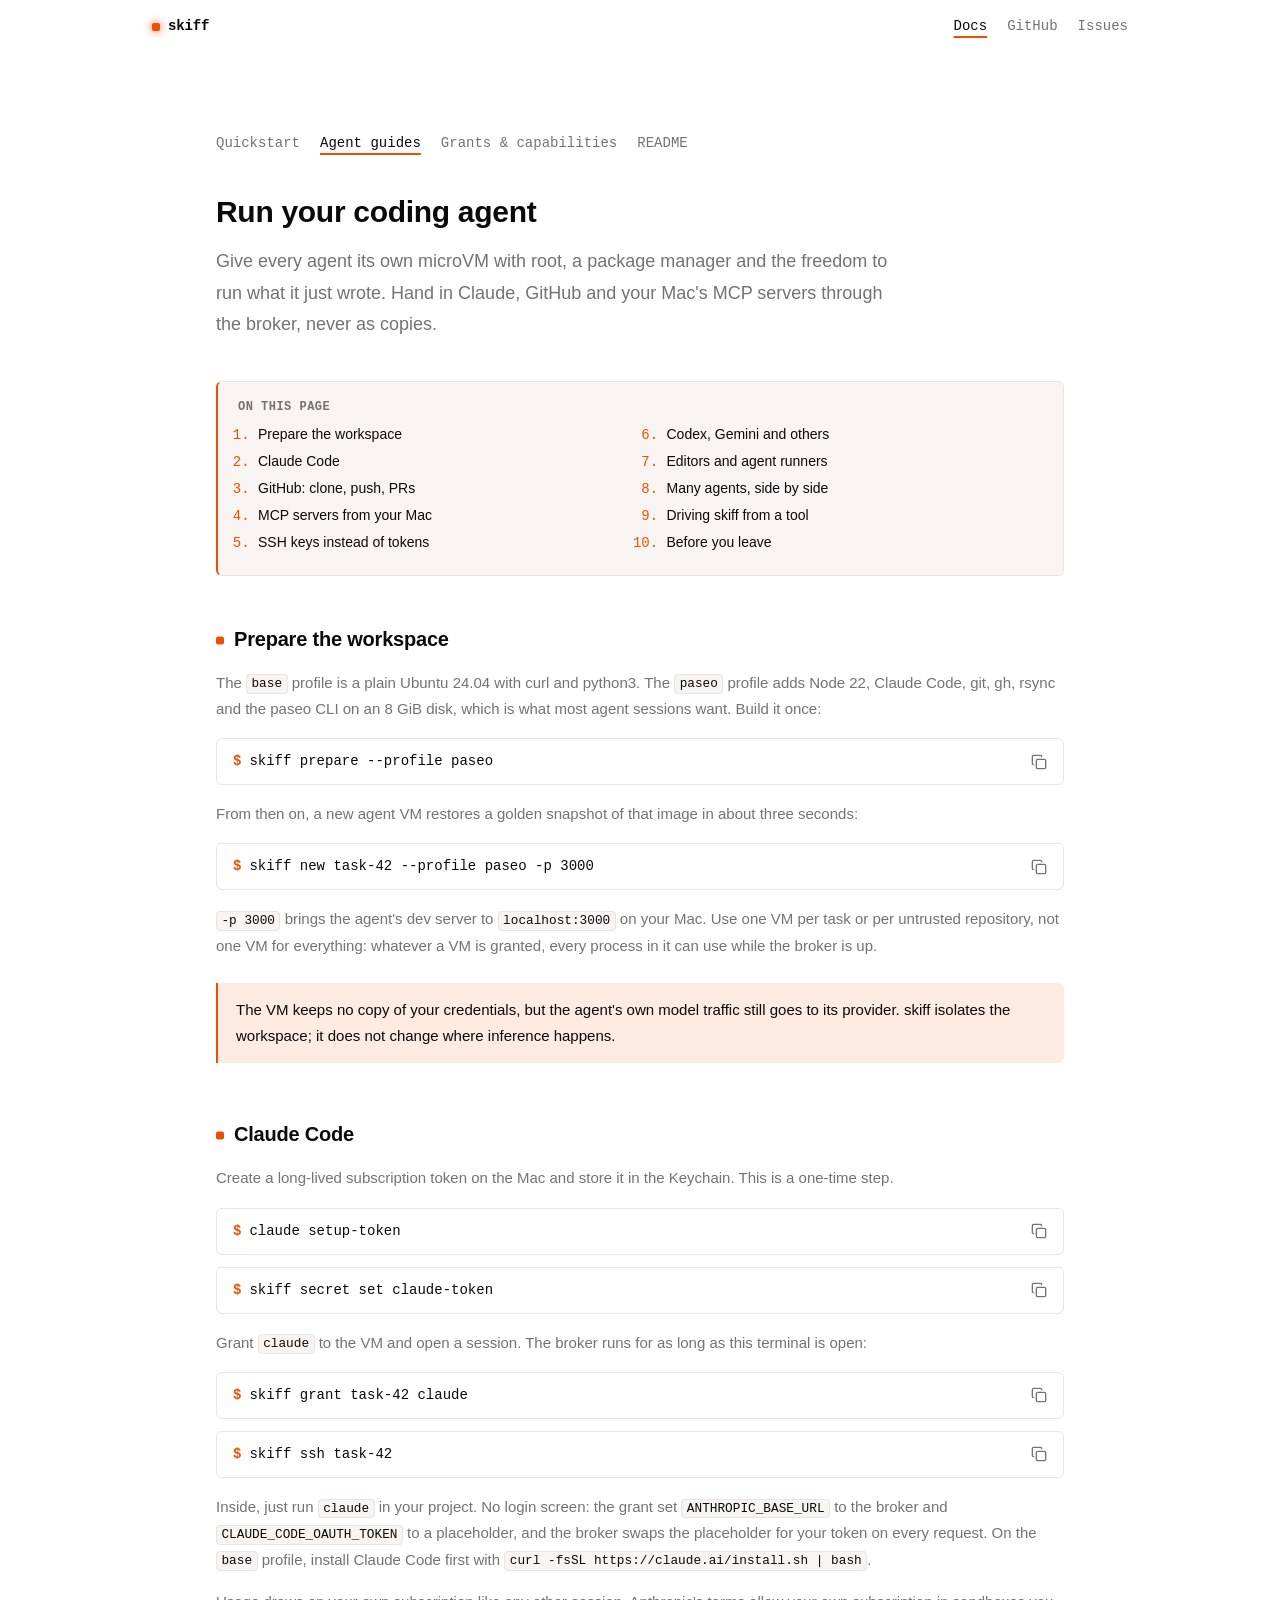
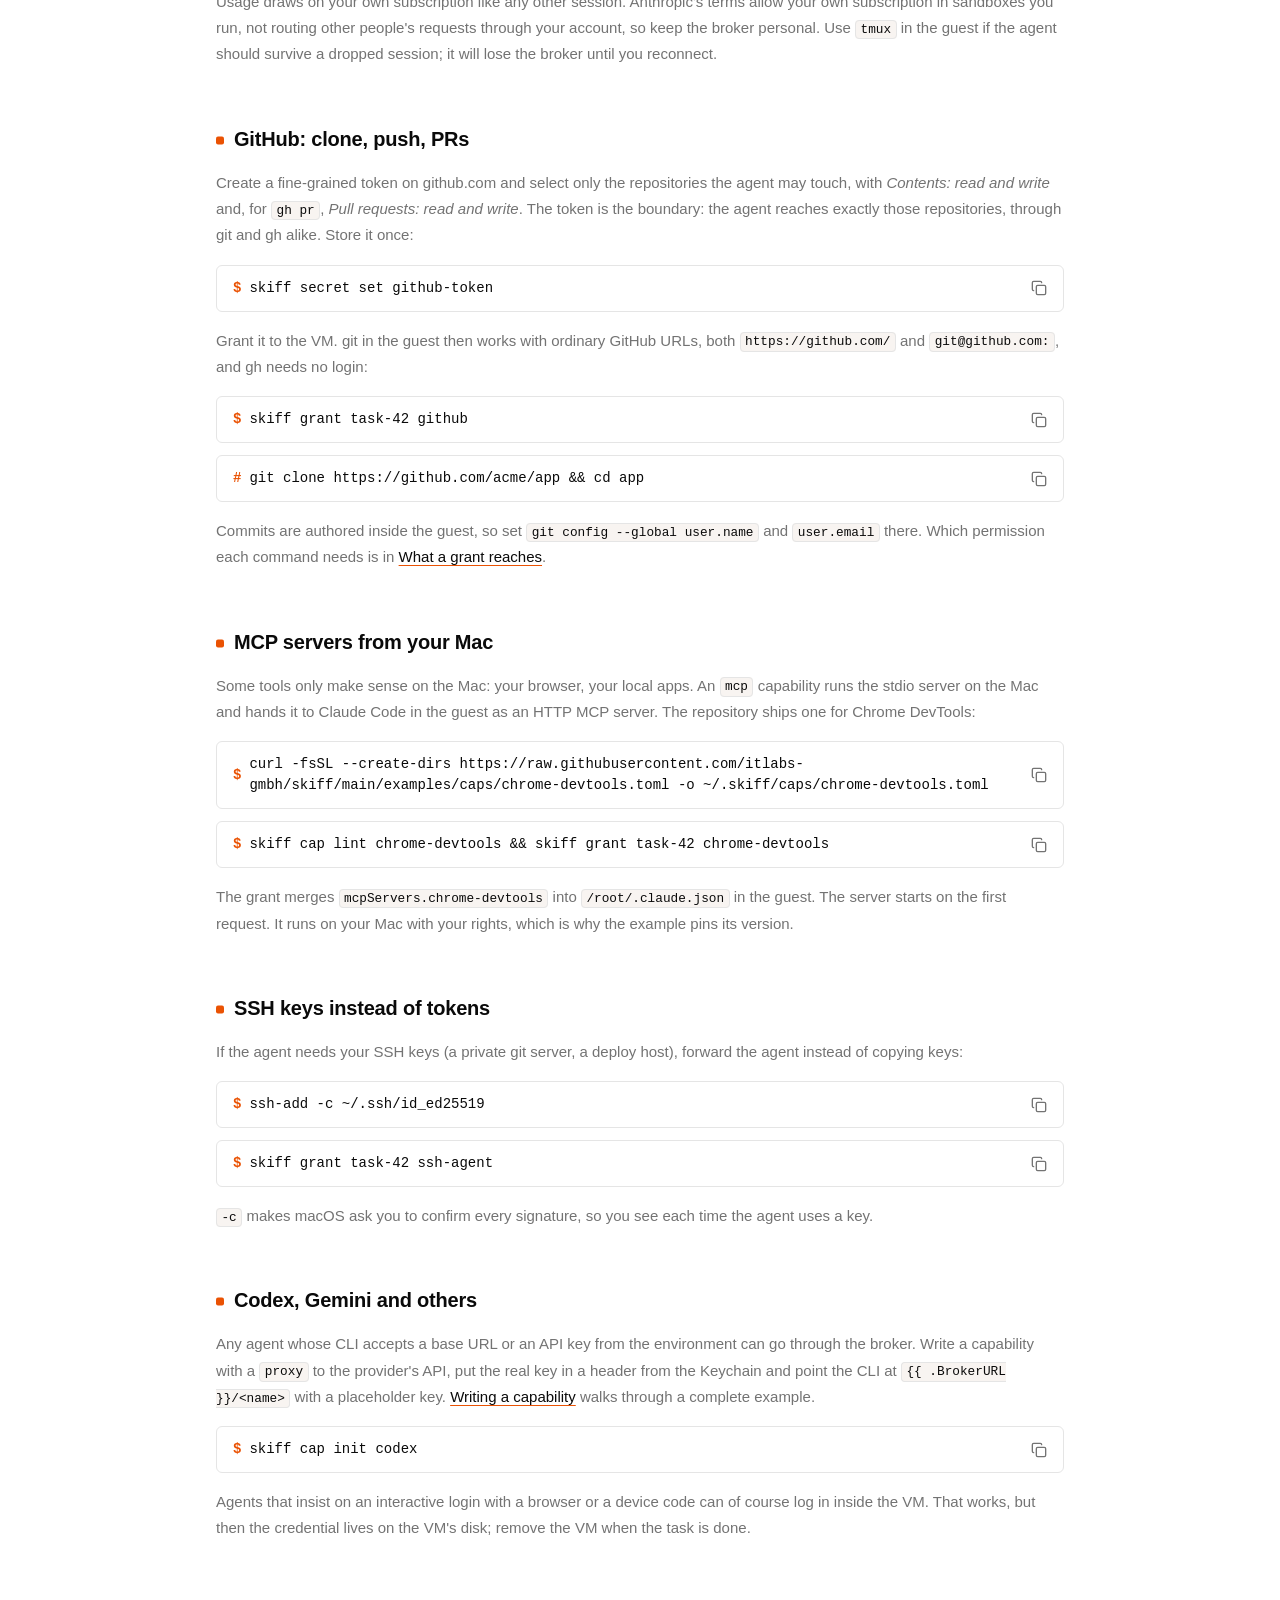
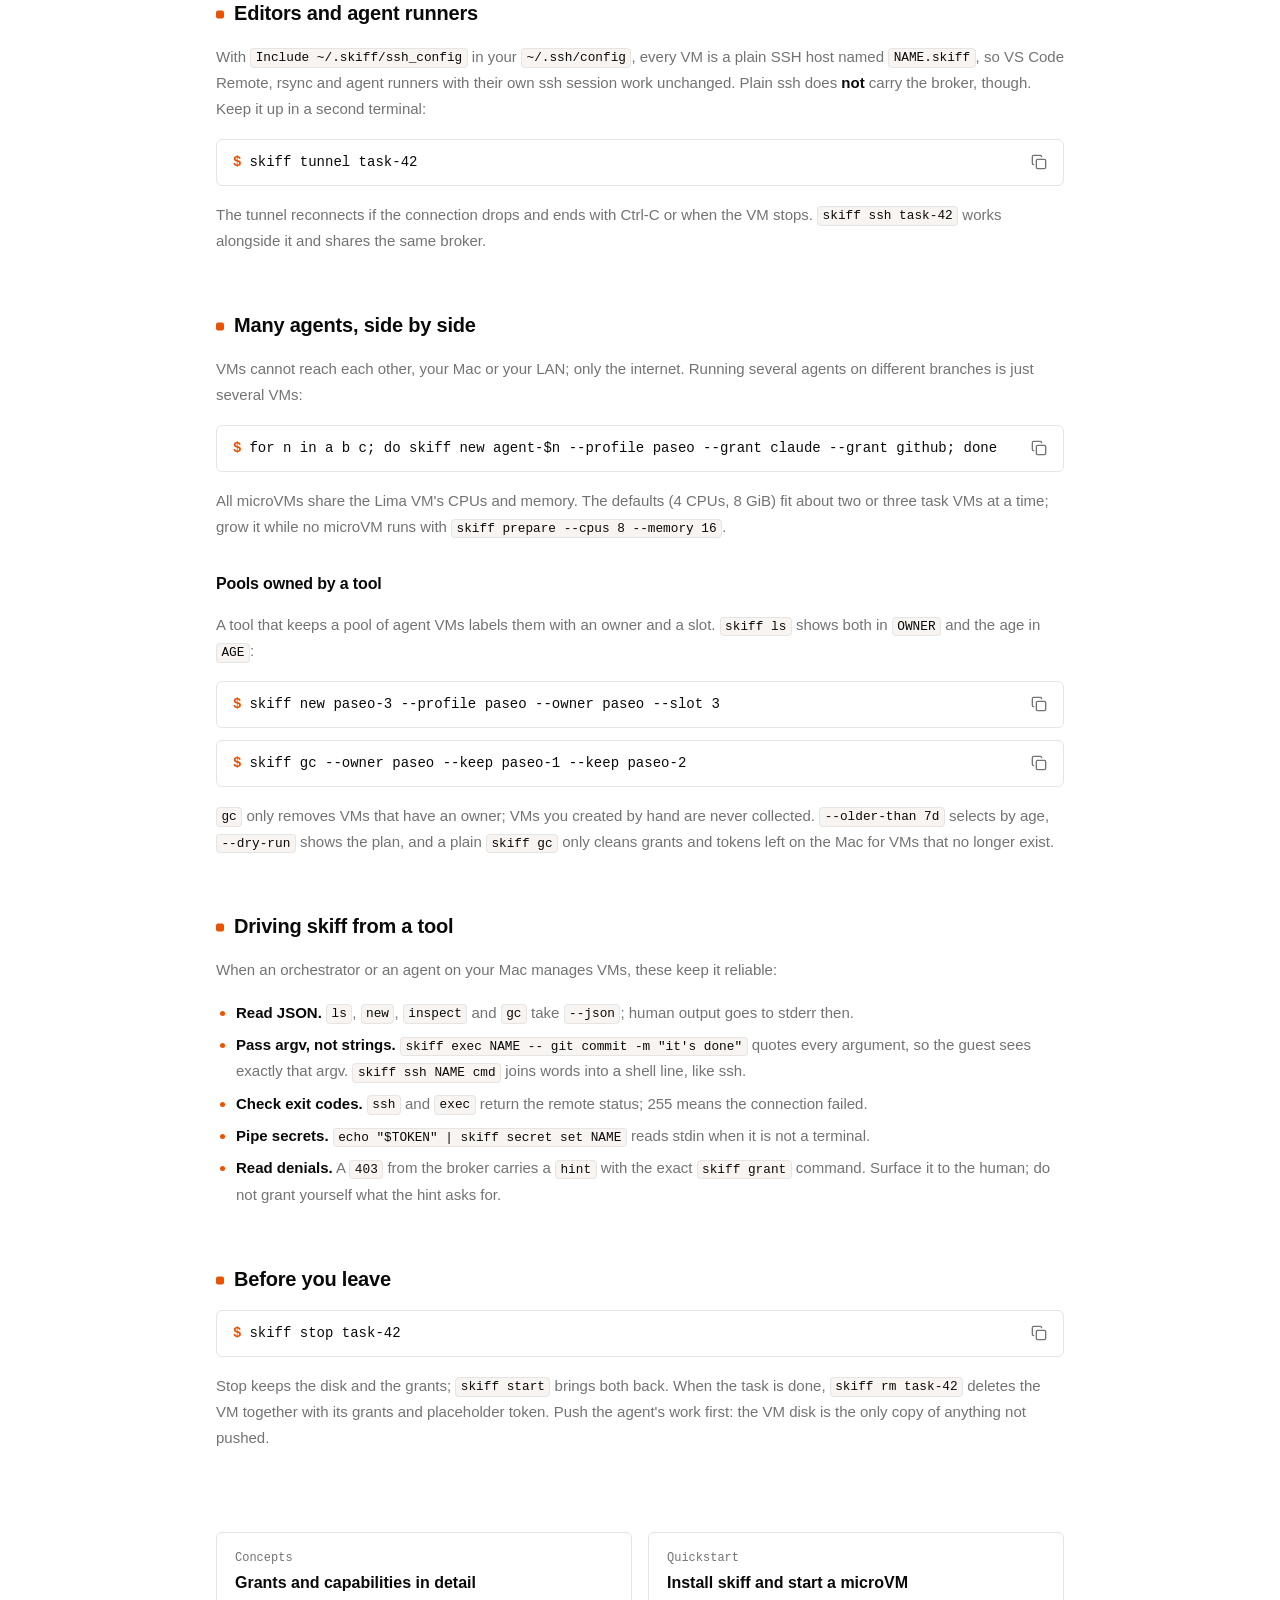
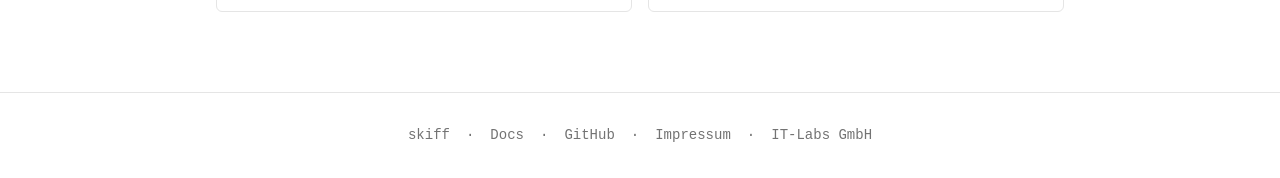
==== commit cc10579f: "refactor: rename cracklet to skiff Phase 6 of docs/design/container-backend.md, pulled ahead of phas" ====
--- a/website/agents.html
+++ b/website/agents.html
@@ -3,7 +3,7 @@
 <head>
   <meta charset="utf-8">
   <meta name="viewport" content="width=device-width, initial-scale=1">
-  <title>Agent guides – cracklet docs</title>
+  <title>Agent guides – skiff docs</title>
   <meta name="description" content="Run Claude Code and other coding agents in their own Firecracker microVM on your Mac, with GitHub, MCP servers and SSH keys handed in through the broker.">
   <meta name="theme-color" content="#ffffff" media="(prefers-color-scheme: light)">
   <meta name="theme-color" content="#232323" media="(prefers-color-scheme: dark)">
@@ -13,11 +13,11 @@
 </head>
 <body>
   <header class="container site-header">
-    <a class="brand" href="./">cracklet</a>
+    <a class="brand" href="./">skiff</a>
     <nav class="site-nav" aria-label="Main navigation">
       <a href="docs.html" aria-current="true">Docs</a>
-      <a href="https://github.com/itlabs-gmbh/cracklet">GitHub</a>
-      <a href="https://github.com/itlabs-gmbh/cracklet/issues">Issues</a>
+      <a href="https://github.com/itlabs-gmbh/skiff">GitHub</a>
+      <a href="https://github.com/itlabs-gmbh/skiff/issues">Issues</a>
     </nav>
   </header>
 
@@ -26,7 +26,7 @@
       <a href="docs.html">Quickstart</a>
       <a href="agents.html" aria-current="page">Agent guides</a>
       <a href="capabilities.html">Grants &amp; capabilities</a>
-      <a href="https://github.com/itlabs-gmbh/cracklet#readme">README</a>
+      <a href="https://github.com/itlabs-gmbh/skiff#readme">README</a>
     </nav>
 
     <h1>Run your coding agent</h1>
@@ -43,7 +43,7 @@
         <li><a href="#other">Codex, Gemini and others</a></li>
         <li><a href="#runners">Editors and agent runners</a></li>
         <li><a href="#pools">Many agents, side by side</a></li>
-        <li><a href="#automation">Driving cracklet from a tool</a></li>
+        <li><a href="#automation">Driving skiff from a tool</a></li>
         <li><a href="#leave">Before you leave</a></li>
       </ol>
     </nav>
@@ -53,20 +53,20 @@
       <section id="workspace">
         <h2>Prepare the workspace</h2>
         <p>The <code>base</code> profile is a plain Ubuntu 24.04 with curl and python3. The <code>paseo</code> profile adds Node 22, Claude Code, git, gh, rsync and the paseo CLI on an 8 GiB disk, which is what most agent sessions want. Build it once:</p>
-        <div class="cmd" data-copy="cracklet prepare --profile paseo">
-          <span class="prompt" aria-hidden="true">$</span>
-          <span class="text">cracklet prepare --profile paseo</span>
-          <button type="button" aria-label="Copy cracklet prepare --profile paseo to the clipboard"></button>
+        <div class="cmd" data-copy="skiff prepare --profile paseo">
+          <span class="prompt" aria-hidden="true">$</span>
+          <span class="text">skiff prepare --profile paseo</span>
+          <button type="button" aria-label="Copy skiff prepare --profile paseo to the clipboard"></button>
         </div>
         <p>From then on, a new agent VM restores a golden snapshot of that image in about three seconds:</p>
-        <div class="cmd" data-copy="cracklet new task-42 --profile paseo -p 3000">
-          <span class="prompt" aria-hidden="true">$</span>
-          <span class="text">cracklet new task-42 --profile paseo -p 3000</span>
+        <div class="cmd" data-copy="skiff new task-42 --profile paseo -p 3000">
+          <span class="prompt" aria-hidden="true">$</span>
+          <span class="text">skiff new task-42 --profile paseo -p 3000</span>
           <button type="button" aria-label="Copy the create command to the clipboard"></button>
         </div>
         <p><code>-p 3000</code> brings the agent's dev server to <code>localhost:3000</code> on your Mac. Use one VM per task or per untrusted repository, not one VM for everything: whatever a VM is granted, every process in it can use while the broker is up.</p>
         <div class="callout">
-          <p>The VM keeps no copy of your credentials, but the agent's own model traffic still goes to its provider. cracklet isolates the workspace; it does not change where inference happens.</p>
+          <p>The VM keeps no copy of your credentials, but the agent's own model traffic still goes to its provider. skiff isolates the workspace; it does not change where inference happens.</p>
         </div>
       </section>
 
@@ -78,21 +78,21 @@
           <span class="text">claude setup-token</span>
           <button type="button" aria-label="Copy claude setup-token to the clipboard"></button>
         </div>
-        <div class="cmd" data-copy="cracklet secret set claude-token">
-          <span class="prompt" aria-hidden="true">$</span>
-          <span class="text">cracklet secret set claude-token</span>
-          <button type="button" aria-label="Copy cracklet secret set claude-token to the clipboard"></button>
+        <div class="cmd" data-copy="skiff secret set claude-token">
+          <span class="prompt" aria-hidden="true">$</span>
+          <span class="text">skiff secret set claude-token</span>
+          <button type="button" aria-label="Copy skiff secret set claude-token to the clipboard"></button>
         </div>
         <p>Grant <code>claude</code> to the VM and open a session. The broker runs for as long as this terminal is open:</p>
-        <div class="cmd" data-copy="cracklet grant task-42 claude">
-          <span class="prompt" aria-hidden="true">$</span>
-          <span class="text">cracklet grant task-42 claude</span>
-          <button type="button" aria-label="Copy cracklet grant task-42 claude to the clipboard"></button>
-        </div>
-        <div class="cmd" data-copy="cracklet ssh task-42">
-          <span class="prompt" aria-hidden="true">$</span>
-          <span class="text">cracklet ssh task-42</span>
-          <button type="button" aria-label="Copy cracklet ssh task-42 to the clipboard"></button>
+        <div class="cmd" data-copy="skiff grant task-42 claude">
+          <span class="prompt" aria-hidden="true">$</span>
+          <span class="text">skiff grant task-42 claude</span>
+          <button type="button" aria-label="Copy skiff grant task-42 claude to the clipboard"></button>
+        </div>
+        <div class="cmd" data-copy="skiff ssh task-42">
+          <span class="prompt" aria-hidden="true">$</span>
+          <span class="text">skiff ssh task-42</span>
+          <button type="button" aria-label="Copy skiff ssh task-42 to the clipboard"></button>
         </div>
         <p>Inside, just run <code>claude</code> in your project. No login screen: the grant set <code>ANTHROPIC_BASE_URL</code> to the broker and <code>CLAUDE_CODE_OAUTH_TOKEN</code> to a placeholder, and the broker swaps the placeholder for your token on every request. On the <code>base</code> profile, install Claude Code first with <code>curl -fsSL https://claude.ai/install.sh | bash</code>.</p>
         <p>Usage draws on your own subscription like any other session. Anthropic's terms allow your own subscription in sandboxes you run, not routing other people's requests through your account, so keep the broker personal. Use <code>tmux</code> in the guest if the agent should survive a dropped session; it will lose the broker until you reconnect.</p>
@@ -101,15 +101,15 @@
       <section id="github">
         <h2>GitHub: clone, push, PRs</h2>
         <p>Create a fine-grained token on github.com and select only the repositories the agent may touch, with <em>Contents: read and write</em> and, for <code>gh pr</code>, <em>Pull requests: read and write</em>. The token is the boundary: the agent reaches exactly those repositories, through git and gh alike. Store it once:</p>
-        <div class="cmd" data-copy="cracklet secret set github-token">
-          <span class="prompt" aria-hidden="true">$</span>
-          <span class="text">cracklet secret set github-token</span>
-          <button type="button" aria-label="Copy cracklet secret set github-token to the clipboard"></button>
+        <div class="cmd" data-copy="skiff secret set github-token">
+          <span class="prompt" aria-hidden="true">$</span>
+          <span class="text">skiff secret set github-token</span>
+          <button type="button" aria-label="Copy skiff secret set github-token to the clipboard"></button>
         </div>
         <p>Grant it to the VM. git in the guest then works with ordinary GitHub URLs, both <code>https://github.com/</code> and <code>git@github.com:</code>, and gh needs no login:</p>
-        <div class="cmd" data-copy="cracklet grant task-42 github">
-          <span class="prompt" aria-hidden="true">$</span>
-          <span class="text">cracklet grant task-42 github</span>
+        <div class="cmd" data-copy="skiff grant task-42 github">
+          <span class="prompt" aria-hidden="true">$</span>
+          <span class="text">skiff grant task-42 github</span>
           <button type="button" aria-label="Copy the GitHub grant command to the clipboard"></button>
         </div>
         <div class="cmd" data-copy="git clone https://github.com/acme/app &amp;&amp; cd app">
@@ -123,14 +123,14 @@
       <section id="mcp">
         <h2>MCP servers from your Mac</h2>
         <p>Some tools only make sense on the Mac: your browser, your local apps. An <code>mcp</code> capability runs the stdio server on the Mac and hands it to Claude Code in the guest as an HTTP MCP server. The repository ships one for Chrome DevTools:</p>
-        <div class="cmd" data-copy="curl -fsSL --create-dirs https://raw.githubusercontent.com/itlabs-gmbh/cracklet/main/examples/caps/chrome-devtools.toml -o ~/.cracklet/caps/chrome-devtools.toml">
-          <span class="prompt" aria-hidden="true">$</span>
-          <span class="text">curl -fsSL --create-dirs https://raw.githubusercontent.com/itlabs-gmbh/cracklet/main/examples/caps/chrome-devtools.toml -o ~/.cracklet/caps/chrome-devtools.toml</span>
+        <div class="cmd" data-copy="curl -fsSL --create-dirs https://raw.githubusercontent.com/itlabs-gmbh/skiff/main/examples/caps/chrome-devtools.toml -o ~/.skiff/caps/chrome-devtools.toml">
+          <span class="prompt" aria-hidden="true">$</span>
+          <span class="text">curl -fsSL --create-dirs https://raw.githubusercontent.com/itlabs-gmbh/skiff/main/examples/caps/chrome-devtools.toml -o ~/.skiff/caps/chrome-devtools.toml</span>
           <button type="button" aria-label="Copy the download command to the clipboard"></button>
         </div>
-        <div class="cmd" data-copy="cracklet cap lint chrome-devtools &amp;&amp; cracklet grant task-42 chrome-devtools">
-          <span class="prompt" aria-hidden="true">$</span>
-          <span class="text">cracklet cap lint chrome-devtools &amp;&amp; cracklet grant task-42 chrome-devtools</span>
+        <div class="cmd" data-copy="skiff cap lint chrome-devtools &amp;&amp; skiff grant task-42 chrome-devtools">
+          <span class="prompt" aria-hidden="true">$</span>
+          <span class="text">skiff cap lint chrome-devtools &amp;&amp; skiff grant task-42 chrome-devtools</span>
           <button type="button" aria-label="Copy the lint and grant command to the clipboard"></button>
         </div>
         <p>The grant merges <code>mcpServers.chrome-devtools</code> into <code>/root/.claude.json</code> in the guest. The server starts on the first request. It runs on your Mac with your rights, which is why the example pins its version.</p>
@@ -144,9 +144,9 @@
           <span class="text">ssh-add -c ~/.ssh/id_ed25519</span>
           <button type="button" aria-label="Copy the ssh-add command to the clipboard"></button>
         </div>
-        <div class="cmd" data-copy="cracklet grant task-42 ssh-agent">
-          <span class="prompt" aria-hidden="true">$</span>
-          <span class="text">cracklet grant task-42 ssh-agent</span>
+        <div class="cmd" data-copy="skiff grant task-42 ssh-agent">
+          <span class="prompt" aria-hidden="true">$</span>
+          <span class="text">skiff grant task-42 ssh-agent</span>
           <button type="button" aria-label="Copy the ssh-agent grant to the clipboard"></button>
         </div>
         <p><code>-c</code> makes macOS ask you to confirm every signature, so you see each time the agent uses a key.</p>
@@ -155,87 +155,87 @@
       <section id="other">
         <h2>Codex, Gemini and others</h2>
         <p>Any agent whose CLI accepts a base URL or an API key from the environment can go through the broker. Write a capability with a <code>proxy</code> to the provider's API, put the real key in a header from the Keychain and point the CLI at <code>{{ .BrokerURL }}/&lt;name&gt;</code> with a placeholder key. <a href="capabilities.html#writing">Writing a capability</a> walks through a complete example.</p>
-        <div class="cmd" data-copy="cracklet cap init codex">
-          <span class="prompt" aria-hidden="true">$</span>
-          <span class="text">cracklet cap init codex</span>
-          <button type="button" aria-label="Copy cracklet cap init codex to the clipboard"></button>
+        <div class="cmd" data-copy="skiff cap init codex">
+          <span class="prompt" aria-hidden="true">$</span>
+          <span class="text">skiff cap init codex</span>
+          <button type="button" aria-label="Copy skiff cap init codex to the clipboard"></button>
         </div>
         <p>Agents that insist on an interactive login with a browser or a device code can of course log in inside the VM. That works, but then the credential lives on the VM's disk; remove the VM when the task is done.</p>
       </section>
 
       <section id="runners">
         <h2>Editors and agent runners</h2>
-        <p>With <code>Include ~/.cracklet/ssh_config</code> in your <code>~/.ssh/config</code>, every VM is a plain SSH host named <code>NAME.cracklet</code>, so VS Code Remote, rsync and agent runners with their own ssh session work unchanged. Plain ssh does <strong>not</strong> carry the broker, though. Keep it up in a second terminal:</p>
-        <div class="cmd" data-copy="cracklet tunnel task-42">
-          <span class="prompt" aria-hidden="true">$</span>
-          <span class="text">cracklet tunnel task-42</span>
-          <button type="button" aria-label="Copy cracklet tunnel task-42 to the clipboard"></button>
-        </div>
-        <p>The tunnel reconnects if the connection drops and ends with Ctrl-C or when the VM stops. <code>cracklet ssh task-42</code> works alongside it and shares the same broker.</p>
+        <p>With <code>Include ~/.skiff/ssh_config</code> in your <code>~/.ssh/config</code>, every VM is a plain SSH host named <code>NAME.skiff</code>, so VS Code Remote, rsync and agent runners with their own ssh session work unchanged. Plain ssh does <strong>not</strong> carry the broker, though. Keep it up in a second terminal:</p>
+        <div class="cmd" data-copy="skiff tunnel task-42">
+          <span class="prompt" aria-hidden="true">$</span>
+          <span class="text">skiff tunnel task-42</span>
+          <button type="button" aria-label="Copy skiff tunnel task-42 to the clipboard"></button>
+        </div>
+        <p>The tunnel reconnects if the connection drops and ends with Ctrl-C or when the VM stops. <code>skiff ssh task-42</code> works alongside it and shares the same broker.</p>
       </section>
 
       <section id="pools">
         <h2>Many agents, side by side</h2>
         <p>VMs cannot reach each other, your Mac or your LAN; only the internet. Running several agents on different branches is just several VMs:</p>
-        <div class="cmd" data-copy="for n in a b c; do cracklet new agent-$n --profile paseo --grant claude --grant github; done">
-          <span class="prompt" aria-hidden="true">$</span>
-          <span class="text">for n in a b c; do cracklet new agent-$n --profile paseo --grant claude --grant github; done</span>
+        <div class="cmd" data-copy="for n in a b c; do skiff new agent-$n --profile paseo --grant claude --grant github; done">
+          <span class="prompt" aria-hidden="true">$</span>
+          <span class="text">for n in a b c; do skiff new agent-$n --profile paseo --grant claude --grant github; done</span>
           <button type="button" aria-label="Copy the loop that creates three agent VMs to the clipboard"></button>
         </div>
-        <p>All microVMs share the Lima VM's CPUs and memory. The defaults (4 CPUs, 8 GiB) fit about two or three task VMs at a time; grow it while no microVM runs with <code>cracklet prepare --cpus 8 --memory 16</code>.</p>
+        <p>All microVMs share the Lima VM's CPUs and memory. The defaults (4 CPUs, 8 GiB) fit about two or three task VMs at a time; grow it while no microVM runs with <code>skiff prepare --cpus 8 --memory 16</code>.</p>
 
         <h3>Pools owned by a tool</h3>
-        <p>A tool that keeps a pool of agent VMs labels them with an owner and a slot. <code>cracklet ls</code> shows both in <code>OWNER</code> and the age in <code>AGE</code>:</p>
-        <div class="cmd" data-copy="cracklet new paseo-3 --profile paseo --owner paseo --slot 3">
-          <span class="prompt" aria-hidden="true">$</span>
-          <span class="text">cracklet new paseo-3 --profile paseo --owner paseo --slot 3</span>
+        <p>A tool that keeps a pool of agent VMs labels them with an owner and a slot. <code>skiff ls</code> shows both in <code>OWNER</code> and the age in <code>AGE</code>:</p>
+        <div class="cmd" data-copy="skiff new paseo-3 --profile paseo --owner paseo --slot 3">
+          <span class="prompt" aria-hidden="true">$</span>
+          <span class="text">skiff new paseo-3 --profile paseo --owner paseo --slot 3</span>
           <button type="button" aria-label="Copy the owned create command to the clipboard"></button>
         </div>
-        <div class="cmd" data-copy="cracklet gc --owner paseo --keep paseo-1 --keep paseo-2">
-          <span class="prompt" aria-hidden="true">$</span>
-          <span class="text">cracklet gc --owner paseo --keep paseo-1 --keep paseo-2</span>
+        <div class="cmd" data-copy="skiff gc --owner paseo --keep paseo-1 --keep paseo-2">
+          <span class="prompt" aria-hidden="true">$</span>
+          <span class="text">skiff gc --owner paseo --keep paseo-1 --keep paseo-2</span>
           <button type="button" aria-label="Copy the gc command to the clipboard"></button>
         </div>
-        <p><code>gc</code> only removes VMs that have an owner; VMs you created by hand are never collected. <code>--older-than 7d</code> selects by age, <code>--dry-run</code> shows the plan, and a plain <code>cracklet gc</code> only cleans grants and tokens left on the Mac for VMs that no longer exist.</p>
+        <p><code>gc</code> only removes VMs that have an owner; VMs you created by hand are never collected. <code>--older-than 7d</code> selects by age, <code>--dry-run</code> shows the plan, and a plain <code>skiff gc</code> only cleans grants and tokens left on the Mac for VMs that no longer exist.</p>
       </section>
 
       <section id="automation">
-        <h2>Driving cracklet from a tool</h2>
+        <h2>Driving skiff from a tool</h2>
         <p>When an orchestrator or an agent on your Mac manages VMs, these keep it reliable:</p>
         <ul>
           <li><strong>Read JSON.</strong> <code>ls</code>, <code>new</code>, <code>inspect</code> and <code>gc</code> take <code>--json</code>; human output goes to stderr then.</li>
-          <li><strong>Pass argv, not strings.</strong> <code>cracklet exec NAME -- git commit -m "it's done"</code> quotes every argument, so the guest sees exactly that argv. <code>cracklet ssh NAME cmd</code> joins words into a shell line, like ssh.</li>
+          <li><strong>Pass argv, not strings.</strong> <code>skiff exec NAME -- git commit -m "it's done"</code> quotes every argument, so the guest sees exactly that argv. <code>skiff ssh NAME cmd</code> joins words into a shell line, like ssh.</li>
           <li><strong>Check exit codes.</strong> <code>ssh</code> and <code>exec</code> return the remote status; 255 means the connection failed.</li>
-          <li><strong>Pipe secrets.</strong> <code>echo "$TOKEN" | cracklet secret set NAME</code> reads stdin when it is not a terminal.</li>
-          <li><strong>Read denials.</strong> A <code>403</code> from the broker carries a <code>hint</code> with the exact <code>cracklet grant</code> command. Surface it to the human; do not grant yourself what the hint asks for.</li>
+          <li><strong>Pipe secrets.</strong> <code>echo "$TOKEN" | skiff secret set NAME</code> reads stdin when it is not a terminal.</li>
+          <li><strong>Read denials.</strong> A <code>403</code> from the broker carries a <code>hint</code> with the exact <code>skiff grant</code> command. Surface it to the human; do not grant yourself what the hint asks for.</li>
         </ul>
       </section>
 
       <section id="leave">
         <h2>Before you leave</h2>
-        <div class="cmd" data-copy="cracklet stop task-42">
-          <span class="prompt" aria-hidden="true">$</span>
-          <span class="text">cracklet stop task-42</span>
-          <button type="button" aria-label="Copy cracklet stop task-42 to the clipboard"></button>
-        </div>
-        <p>Stop keeps the disk and the grants; <code>cracklet start</code> brings both back. When the task is done, <code>cracklet rm task-42</code> deletes the VM together with its grants and placeholder token. Push the agent's work first: the VM disk is the only copy of anything not pushed.</p>
+        <div class="cmd" data-copy="skiff stop task-42">
+          <span class="prompt" aria-hidden="true">$</span>
+          <span class="text">skiff stop task-42</span>
+          <button type="button" aria-label="Copy skiff stop task-42 to the clipboard"></button>
+        </div>
+        <p>Stop keeps the disk and the grants; <code>skiff start</code> brings both back. When the task is done, <code>skiff rm task-42</code> deletes the VM together with its grants and placeholder token. Push the agent's work first: the VM disk is the only copy of anything not pushed.</p>
       </section>
 
     </div>
 
     <nav class="next" aria-label="Read next">
       <a href="capabilities.html"><span>Concepts</span><strong>Grants and capabilities in detail</strong></a>
-      <a href="docs.html"><span>Quickstart</span><strong>Install cracklet and start a microVM</strong></a>
+      <a href="docs.html"><span>Quickstart</span><strong>Install skiff and start a microVM</strong></a>
     </nav>
   </main>
 
   <footer class="site-footer">
     <div class="container">
-      <a href="./">cracklet</a>
+      <a href="./">skiff</a>
       <span aria-hidden="true">·</span>
       <a href="docs.html">Docs</a>
       <span aria-hidden="true">·</span>
-      <a href="https://github.com/itlabs-gmbh/cracklet">GitHub</a>
+      <a href="https://github.com/itlabs-gmbh/skiff">GitHub</a>
       <span aria-hidden="true">·</span>
       <a href="impressum.html">Impressum</a>
       <span aria-hidden="true">·</span>
--- a/website/style.css
+++ b/website/style.css
@@ -1,4 +1,4 @@
-/* cracklet website – design tokens modelled on a neutral shadcn palette,
+/* skiff website – design tokens modelled on a neutral shadcn palette,
    with one ember accent (Firecracker) as the brand colour */
 :root {
   --background: oklch(100% 0 0);
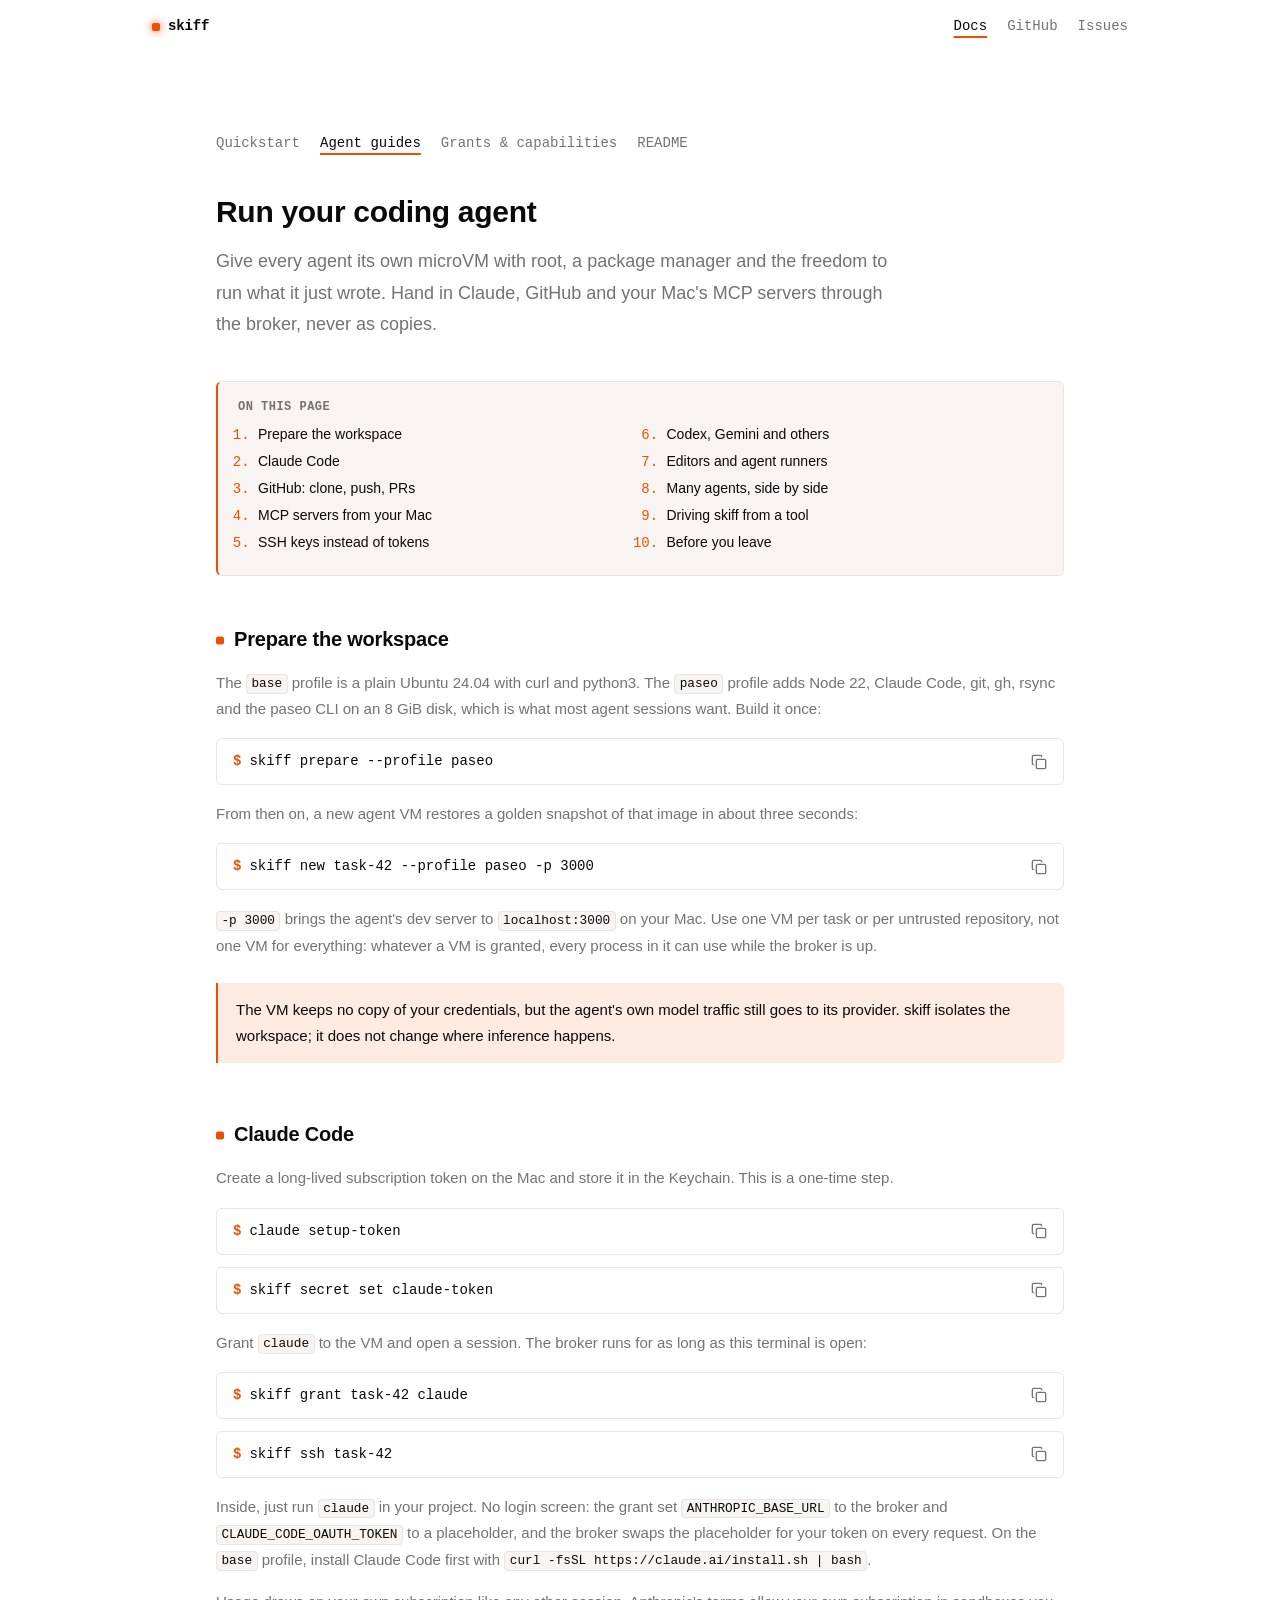
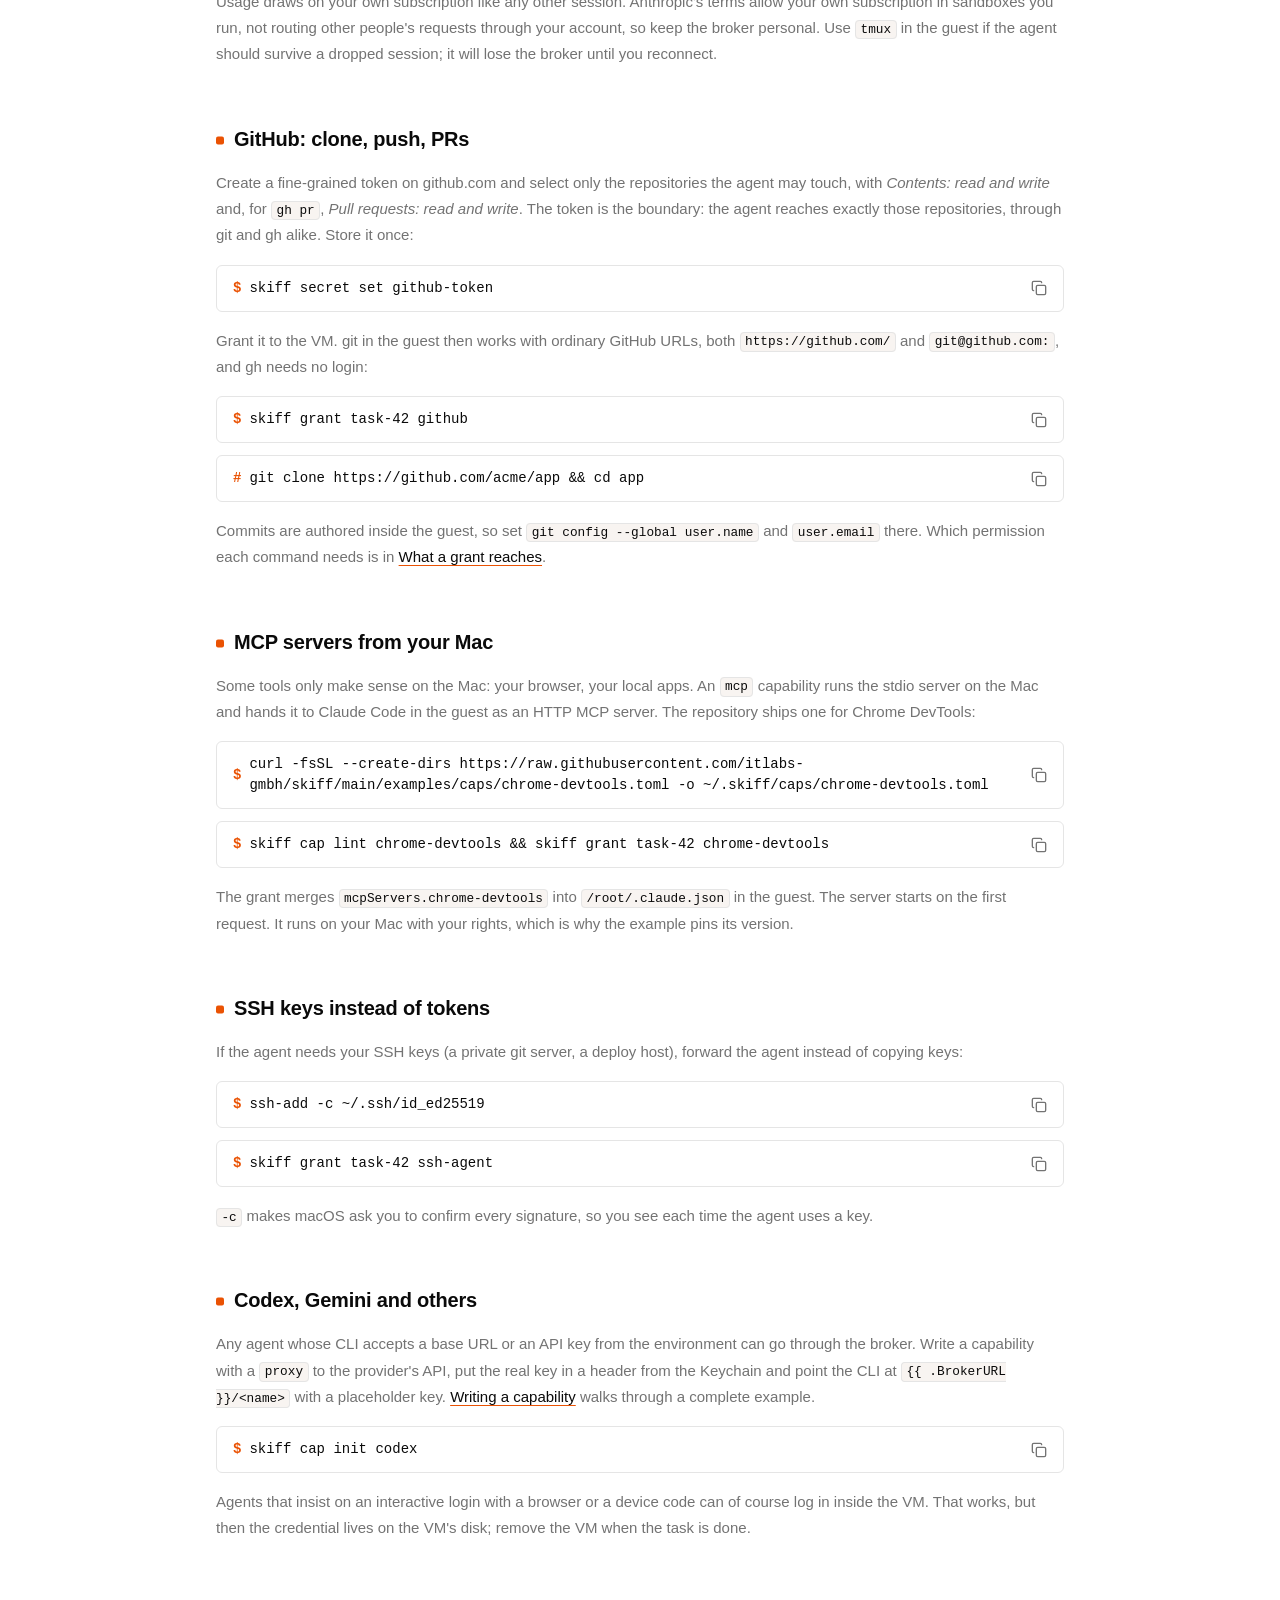
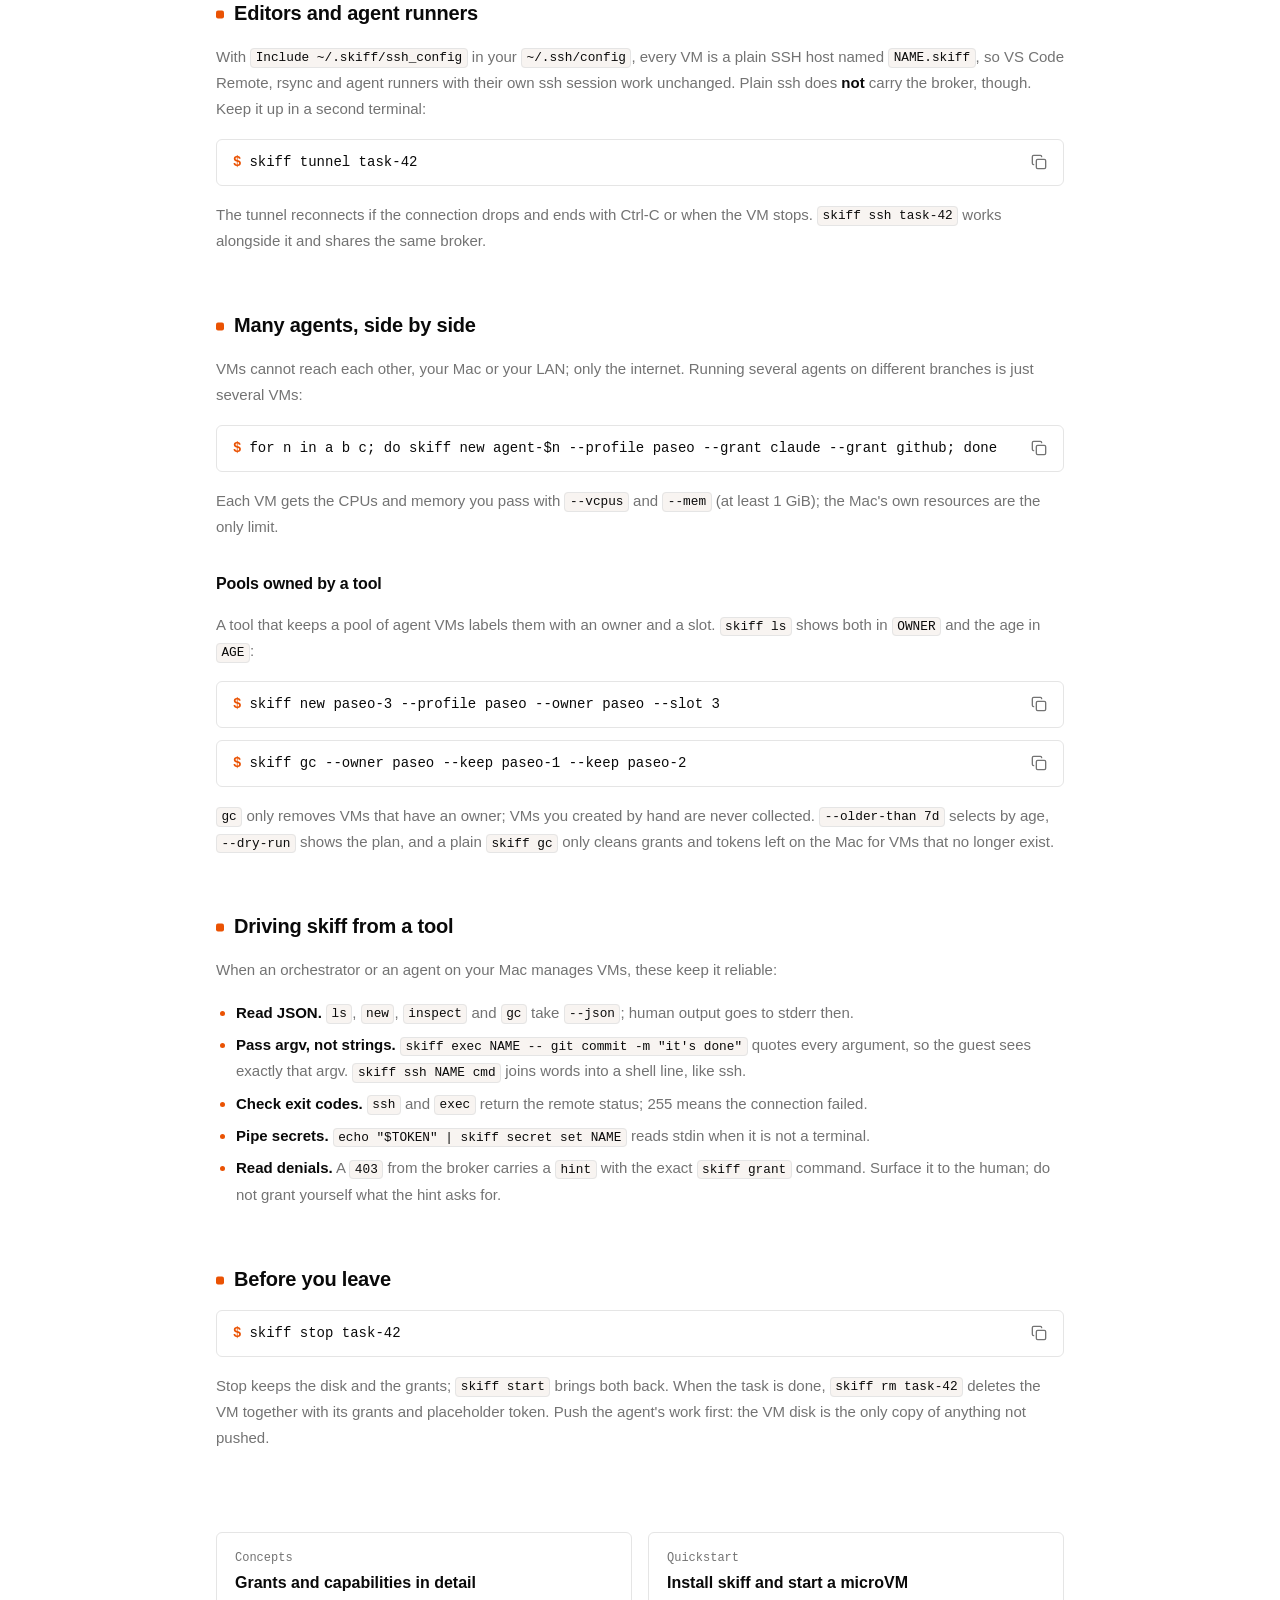
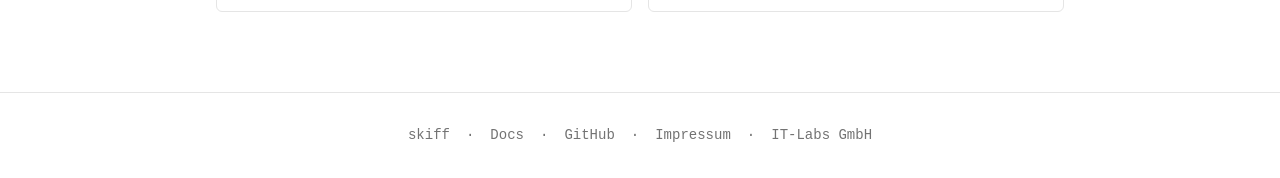
==== commit 66d45451: "feat: make the container backend the default and describe it first The flip half of phase 5 (docs/de" ====
--- a/website/agents.html
+++ b/website/agents.html
@@ -4,7 +4,7 @@
   <meta charset="utf-8">
   <meta name="viewport" content="width=device-width, initial-scale=1">
   <title>Agent guides – skiff docs</title>
-  <meta name="description" content="Run Claude Code and other coding agents in their own Firecracker microVM on your Mac, with GitHub, MCP servers and SSH keys handed in through the broker.">
+  <meta name="description" content="Run Claude Code and other coding agents in their own Linux VM on your Mac, with GitHub, MCP servers and SSH keys handed in through the broker.">
   <meta name="theme-color" content="#ffffff" media="(prefers-color-scheme: light)">
   <meta name="theme-color" content="#232323" media="(prefers-color-scheme: dark)">
   <link rel="icon" href="favicon.svg" type="image/svg+xml">
@@ -182,7 +182,7 @@
           <span class="text">for n in a b c; do skiff new agent-$n --profile paseo --grant claude --grant github; done</span>
           <button type="button" aria-label="Copy the loop that creates three agent VMs to the clipboard"></button>
         </div>
-        <p>All microVMs share the Lima VM's CPUs and memory. The defaults (4 CPUs, 8 GiB) fit about two or three task VMs at a time; grow it while no microVM runs with <code>skiff prepare --cpus 8 --memory 16</code>.</p>
+        <p>Each VM gets the CPUs and memory you pass with <code>--vcpus</code> and <code>--mem</code> (at least 1 GiB); the Mac's own resources are the only limit.</p>
 
         <h3>Pools owned by a tool</h3>
         <p>A tool that keeps a pool of agent VMs labels them with an owner and a slot. <code>skiff ls</code> shows both in <code>OWNER</code> and the age in <code>AGE</code>:</p>
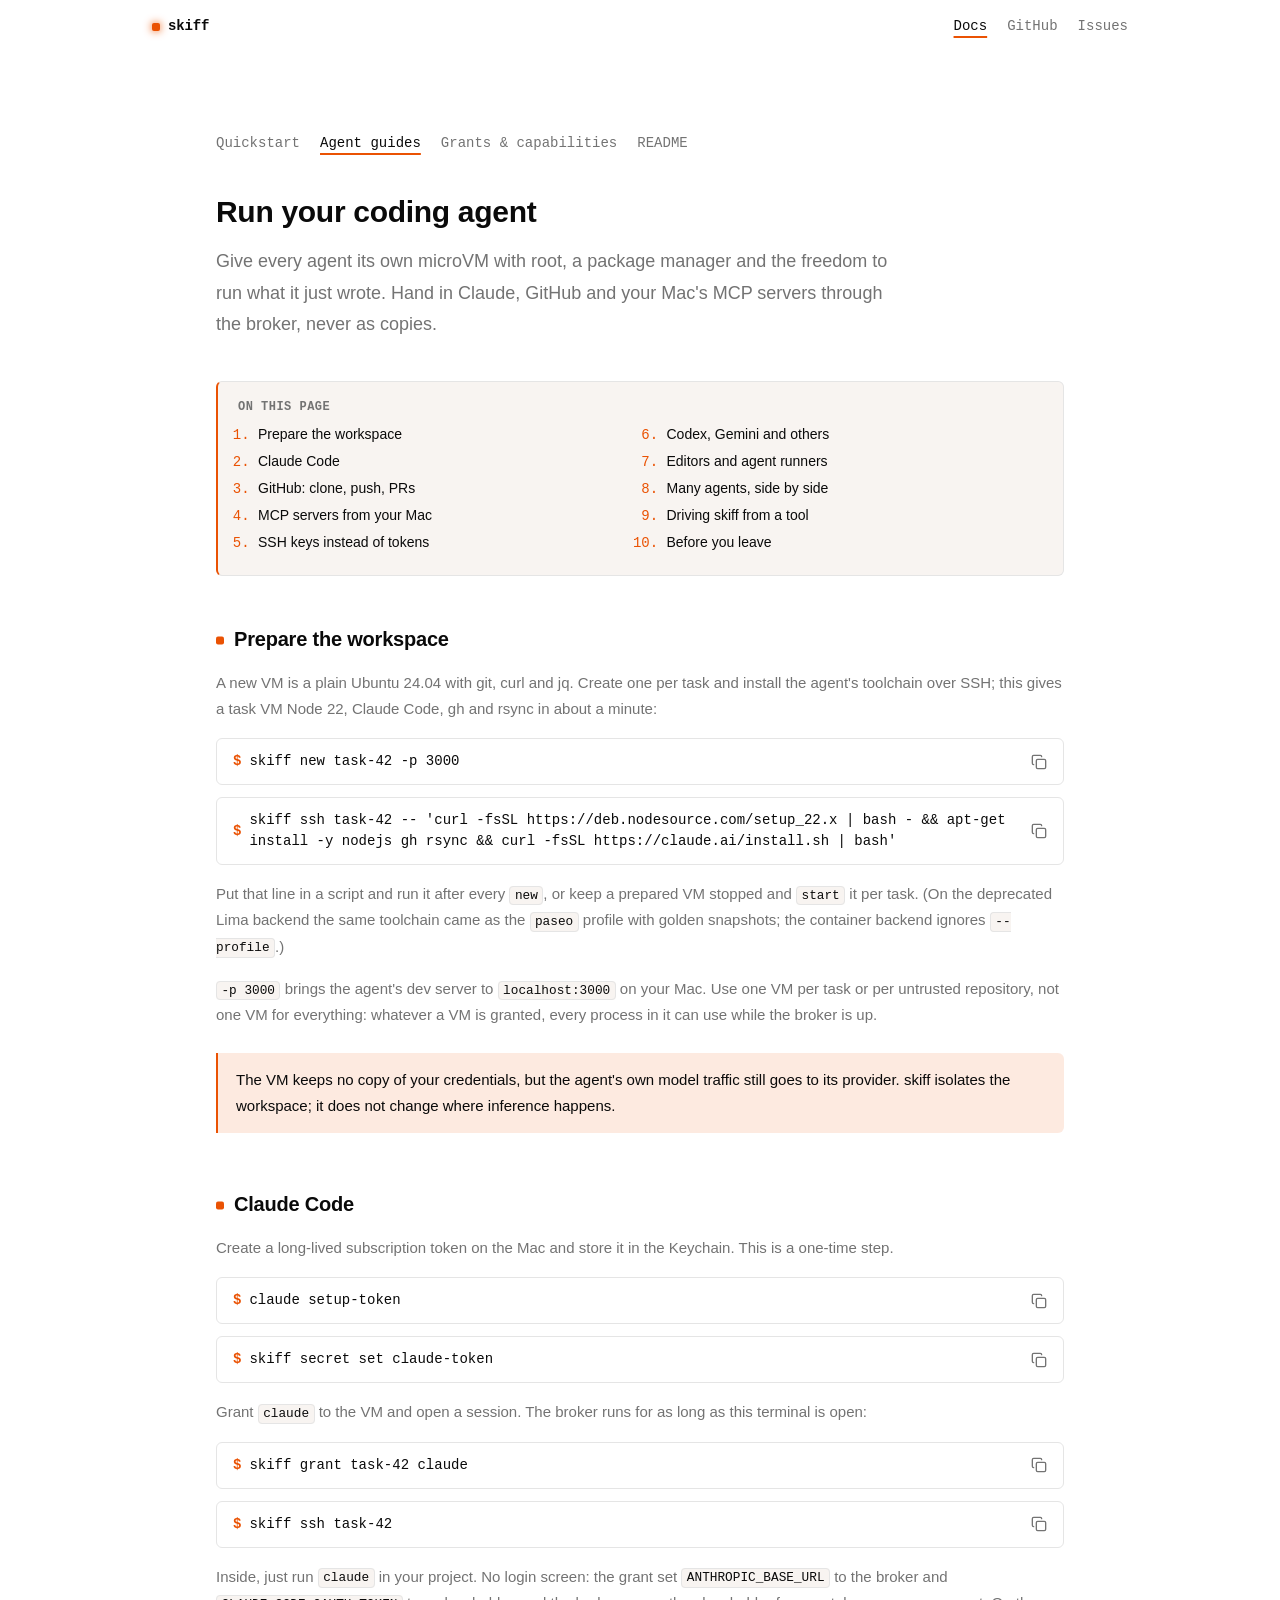
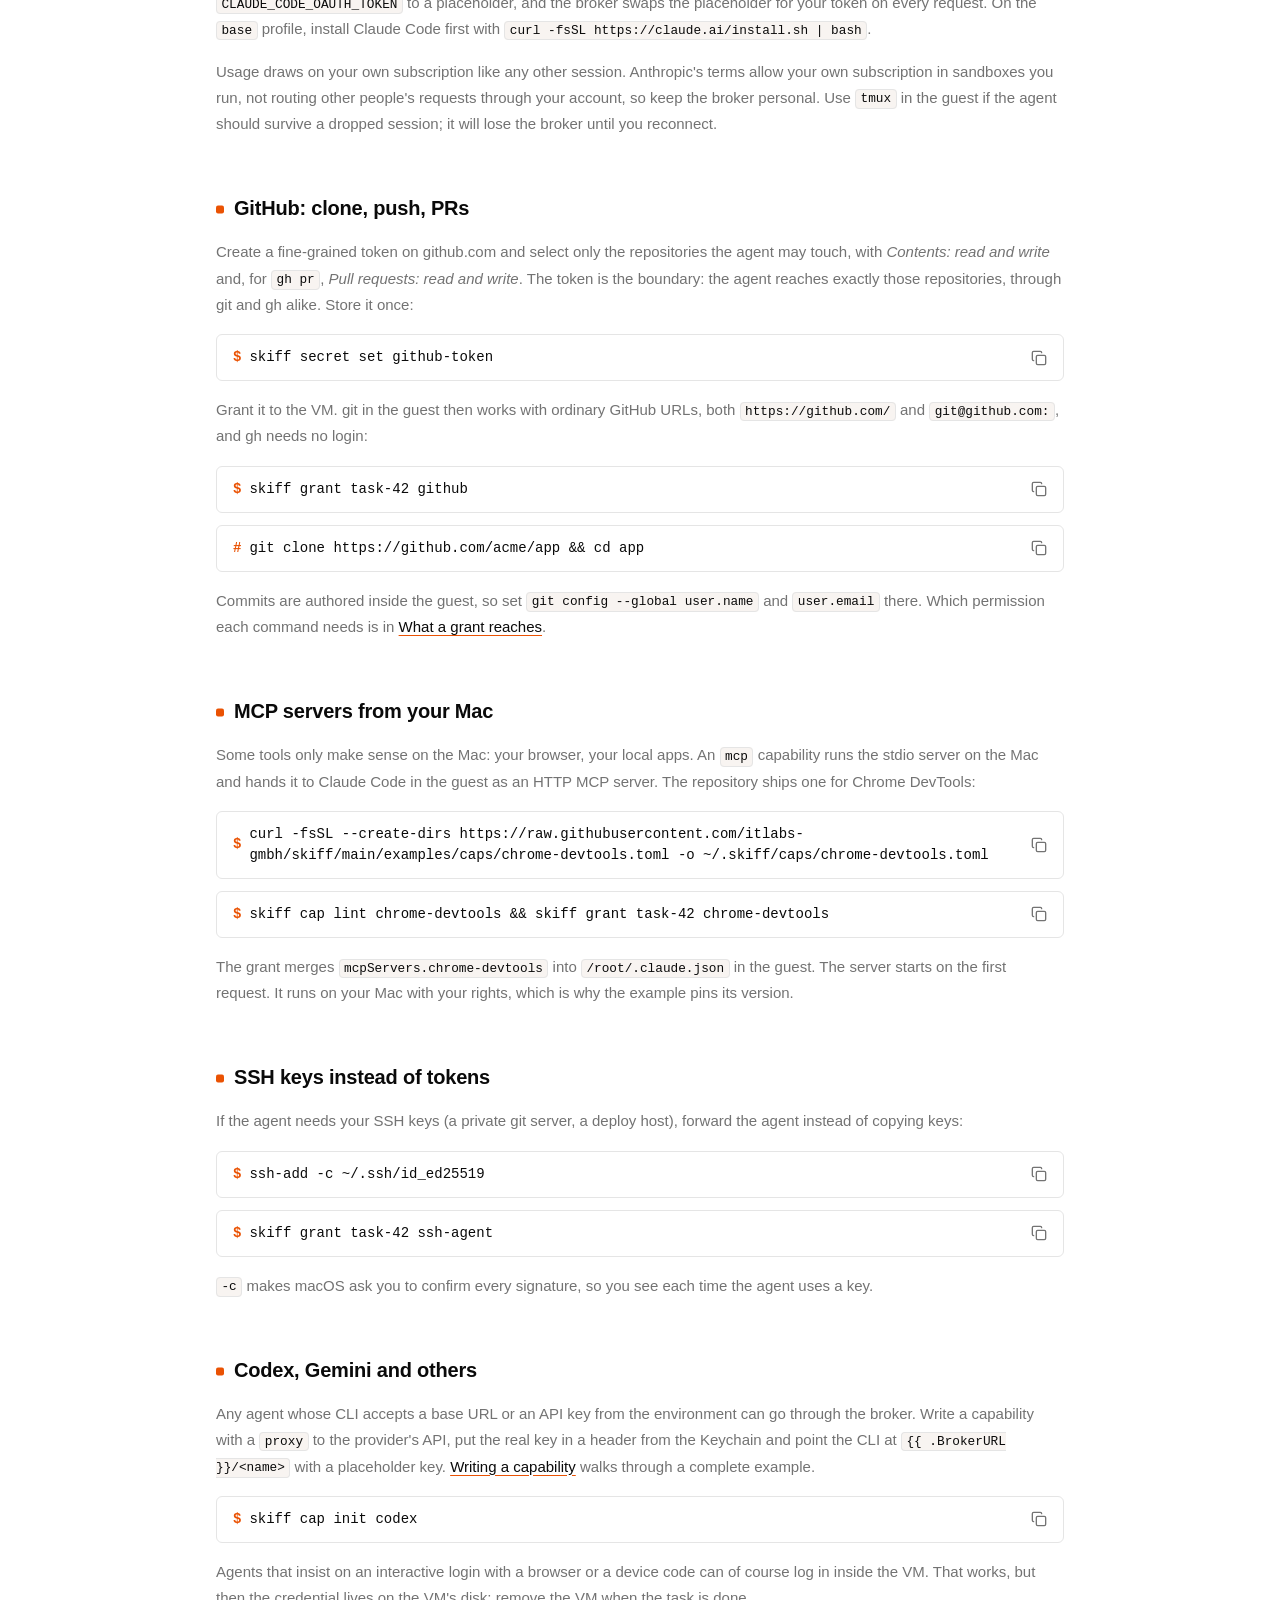
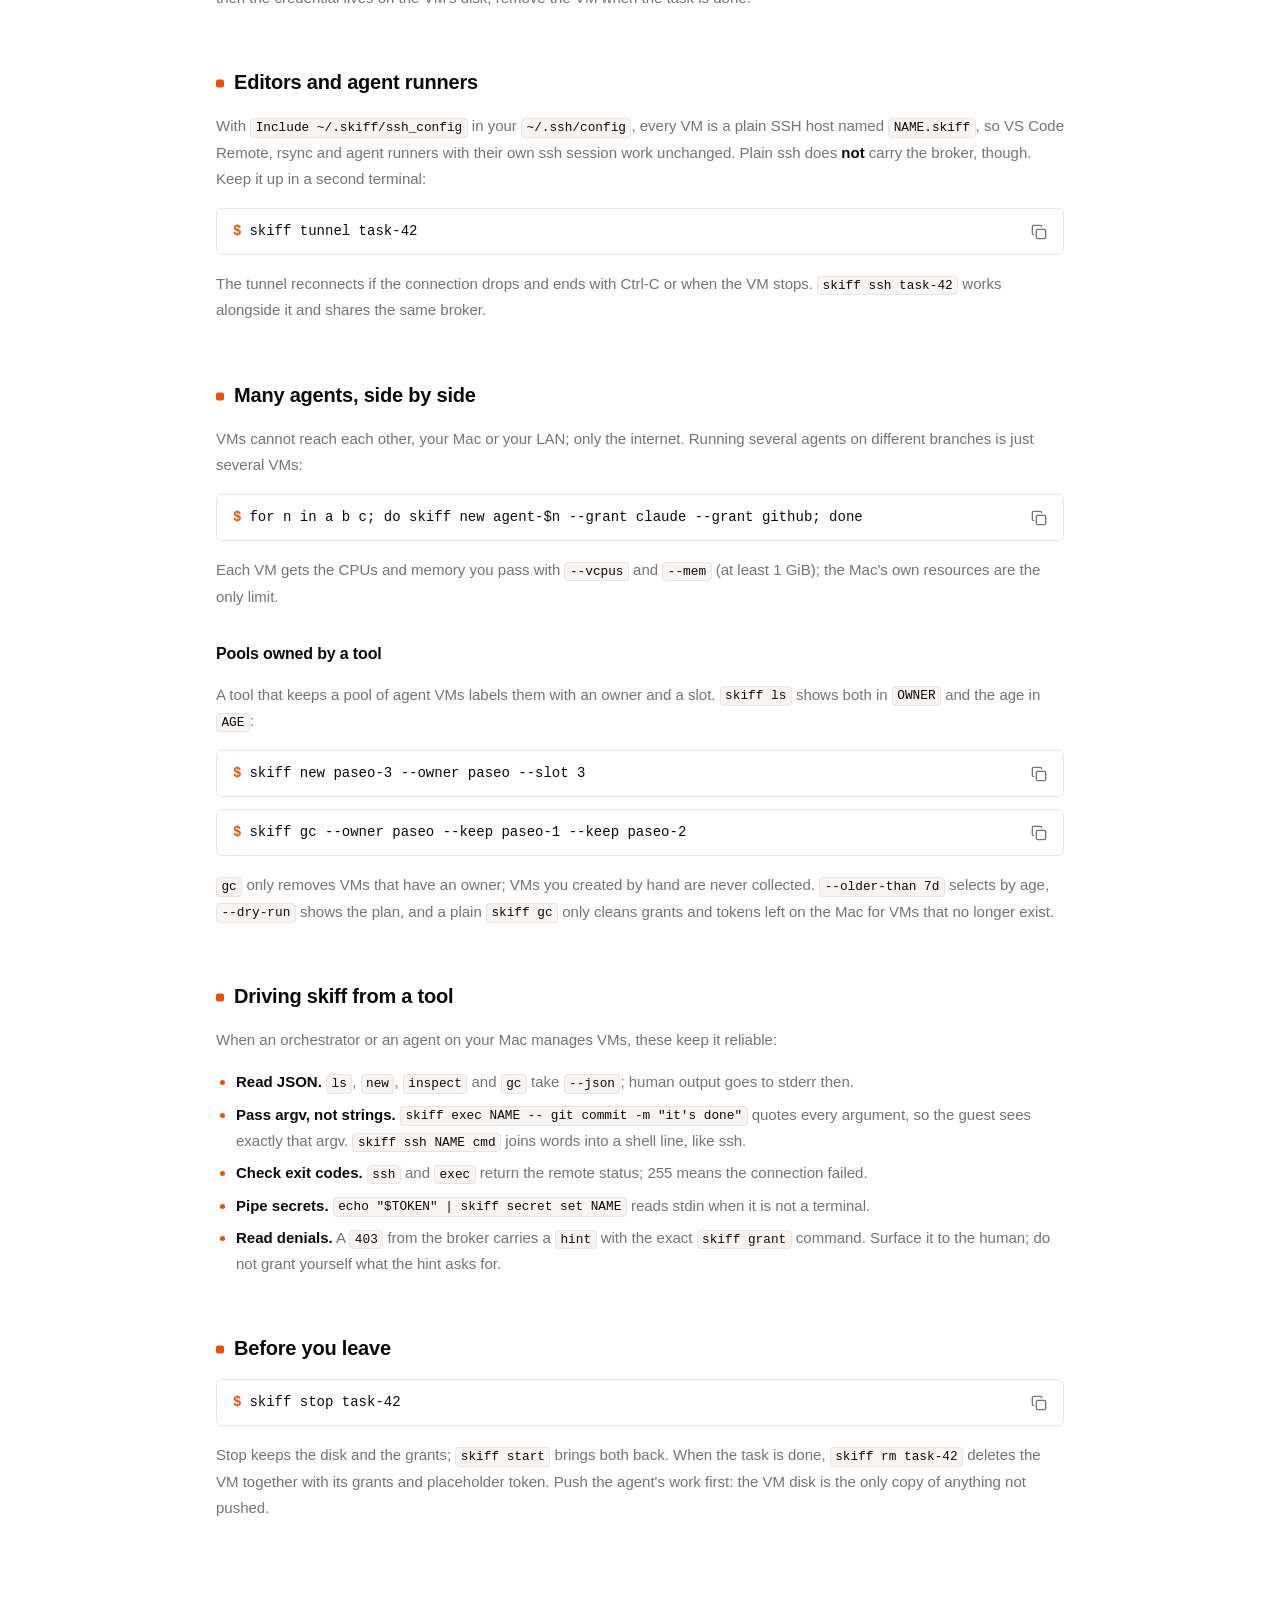
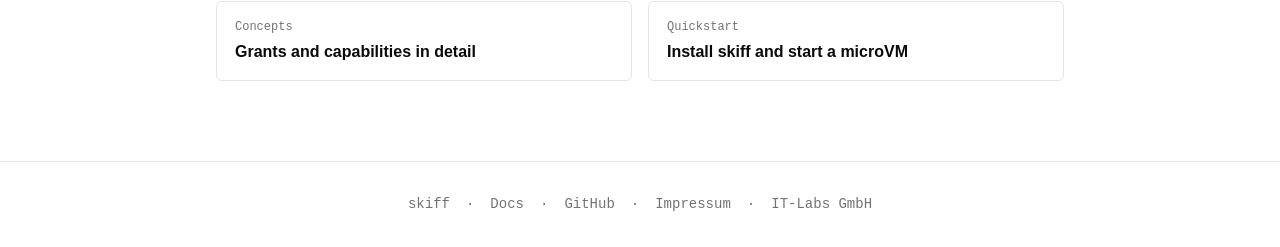
==== commit c6e0288f: "docs: drop profiles, snapshots and --disk from the website for the container backend The create, siz" ====
--- a/website/agents.html
+++ b/website/agents.html
@@ -52,18 +52,18 @@
 
       <section id="workspace">
         <h2>Prepare the workspace</h2>
-        <p>The <code>base</code> profile is a plain Ubuntu 24.04 with curl and python3. The <code>paseo</code> profile adds Node 22, Claude Code, git, gh, rsync and the paseo CLI on an 8 GiB disk, which is what most agent sessions want. Build it once:</p>
-        <div class="cmd" data-copy="skiff prepare --profile paseo">
-          <span class="prompt" aria-hidden="true">$</span>
-          <span class="text">skiff prepare --profile paseo</span>
-          <button type="button" aria-label="Copy skiff prepare --profile paseo to the clipboard"></button>
-        </div>
-        <p>From then on, a new agent VM restores a golden snapshot of that image in about three seconds:</p>
-        <div class="cmd" data-copy="skiff new task-42 --profile paseo -p 3000">
-          <span class="prompt" aria-hidden="true">$</span>
-          <span class="text">skiff new task-42 --profile paseo -p 3000</span>
+        <p>A new VM is a plain Ubuntu 24.04 with git, curl and jq. Create one per task and install the agent's toolchain over SSH; this gives a task VM Node 22, Claude Code, gh and rsync in about a minute:</p>
+        <div class="cmd" data-copy="skiff new task-42 -p 3000">
+          <span class="prompt" aria-hidden="true">$</span>
+          <span class="text">skiff new task-42 -p 3000</span>
           <button type="button" aria-label="Copy the create command to the clipboard"></button>
         </div>
+        <div class="cmd" data-copy="skiff ssh task-42 -- 'curl -fsSL https://deb.nodesource.com/setup_22.x | bash - &amp;&amp; apt-get install -y nodejs gh rsync &amp;&amp; curl -fsSL https://claude.ai/install.sh | bash'">
+          <span class="prompt" aria-hidden="true">$</span>
+          <span class="text">skiff ssh task-42 -- 'curl -fsSL https://deb.nodesource.com/setup_22.x | bash - &amp;&amp; apt-get install -y nodejs gh rsync &amp;&amp; curl -fsSL https://claude.ai/install.sh | bash'</span>
+          <button type="button" aria-label="Copy the toolchain install command to the clipboard"></button>
+        </div>
+        <p>Put that line in a script and run it after every <code>new</code>, or keep a prepared VM stopped and <code>start</code> it per task. (On the deprecated Lima backend the same toolchain came as the <code>paseo</code> profile with golden snapshots; the container backend ignores <code>--profile</code>.)</p>
         <p><code>-p 3000</code> brings the agent's dev server to <code>localhost:3000</code> on your Mac. Use one VM per task or per untrusted repository, not one VM for everything: whatever a VM is granted, every process in it can use while the broker is up.</p>
         <div class="callout">
           <p>The VM keeps no copy of your credentials, but the agent's own model traffic still goes to its provider. skiff isolates the workspace; it does not change where inference happens.</p>
@@ -177,18 +177,18 @@
       <section id="pools">
         <h2>Many agents, side by side</h2>
         <p>VMs cannot reach each other, your Mac or your LAN; only the internet. Running several agents on different branches is just several VMs:</p>
-        <div class="cmd" data-copy="for n in a b c; do skiff new agent-$n --profile paseo --grant claude --grant github; done">
-          <span class="prompt" aria-hidden="true">$</span>
-          <span class="text">for n in a b c; do skiff new agent-$n --profile paseo --grant claude --grant github; done</span>
+        <div class="cmd" data-copy="for n in a b c; do skiff new agent-$n --grant claude --grant github; done">
+          <span class="prompt" aria-hidden="true">$</span>
+          <span class="text">for n in a b c; do skiff new agent-$n --grant claude --grant github; done</span>
           <button type="button" aria-label="Copy the loop that creates three agent VMs to the clipboard"></button>
         </div>
         <p>Each VM gets the CPUs and memory you pass with <code>--vcpus</code> and <code>--mem</code> (at least 1 GiB); the Mac's own resources are the only limit.</p>
 
         <h3>Pools owned by a tool</h3>
         <p>A tool that keeps a pool of agent VMs labels them with an owner and a slot. <code>skiff ls</code> shows both in <code>OWNER</code> and the age in <code>AGE</code>:</p>
-        <div class="cmd" data-copy="skiff new paseo-3 --profile paseo --owner paseo --slot 3">
-          <span class="prompt" aria-hidden="true">$</span>
-          <span class="text">skiff new paseo-3 --profile paseo --owner paseo --slot 3</span>
+        <div class="cmd" data-copy="skiff new paseo-3 --owner paseo --slot 3">
+          <span class="prompt" aria-hidden="true">$</span>
+          <span class="text">skiff new paseo-3 --owner paseo --slot 3</span>
           <button type="button" aria-label="Copy the owned create command to the clipboard"></button>
         </div>
         <div class="cmd" data-copy="skiff gc --owner paseo --keep paseo-1 --keep paseo-2">
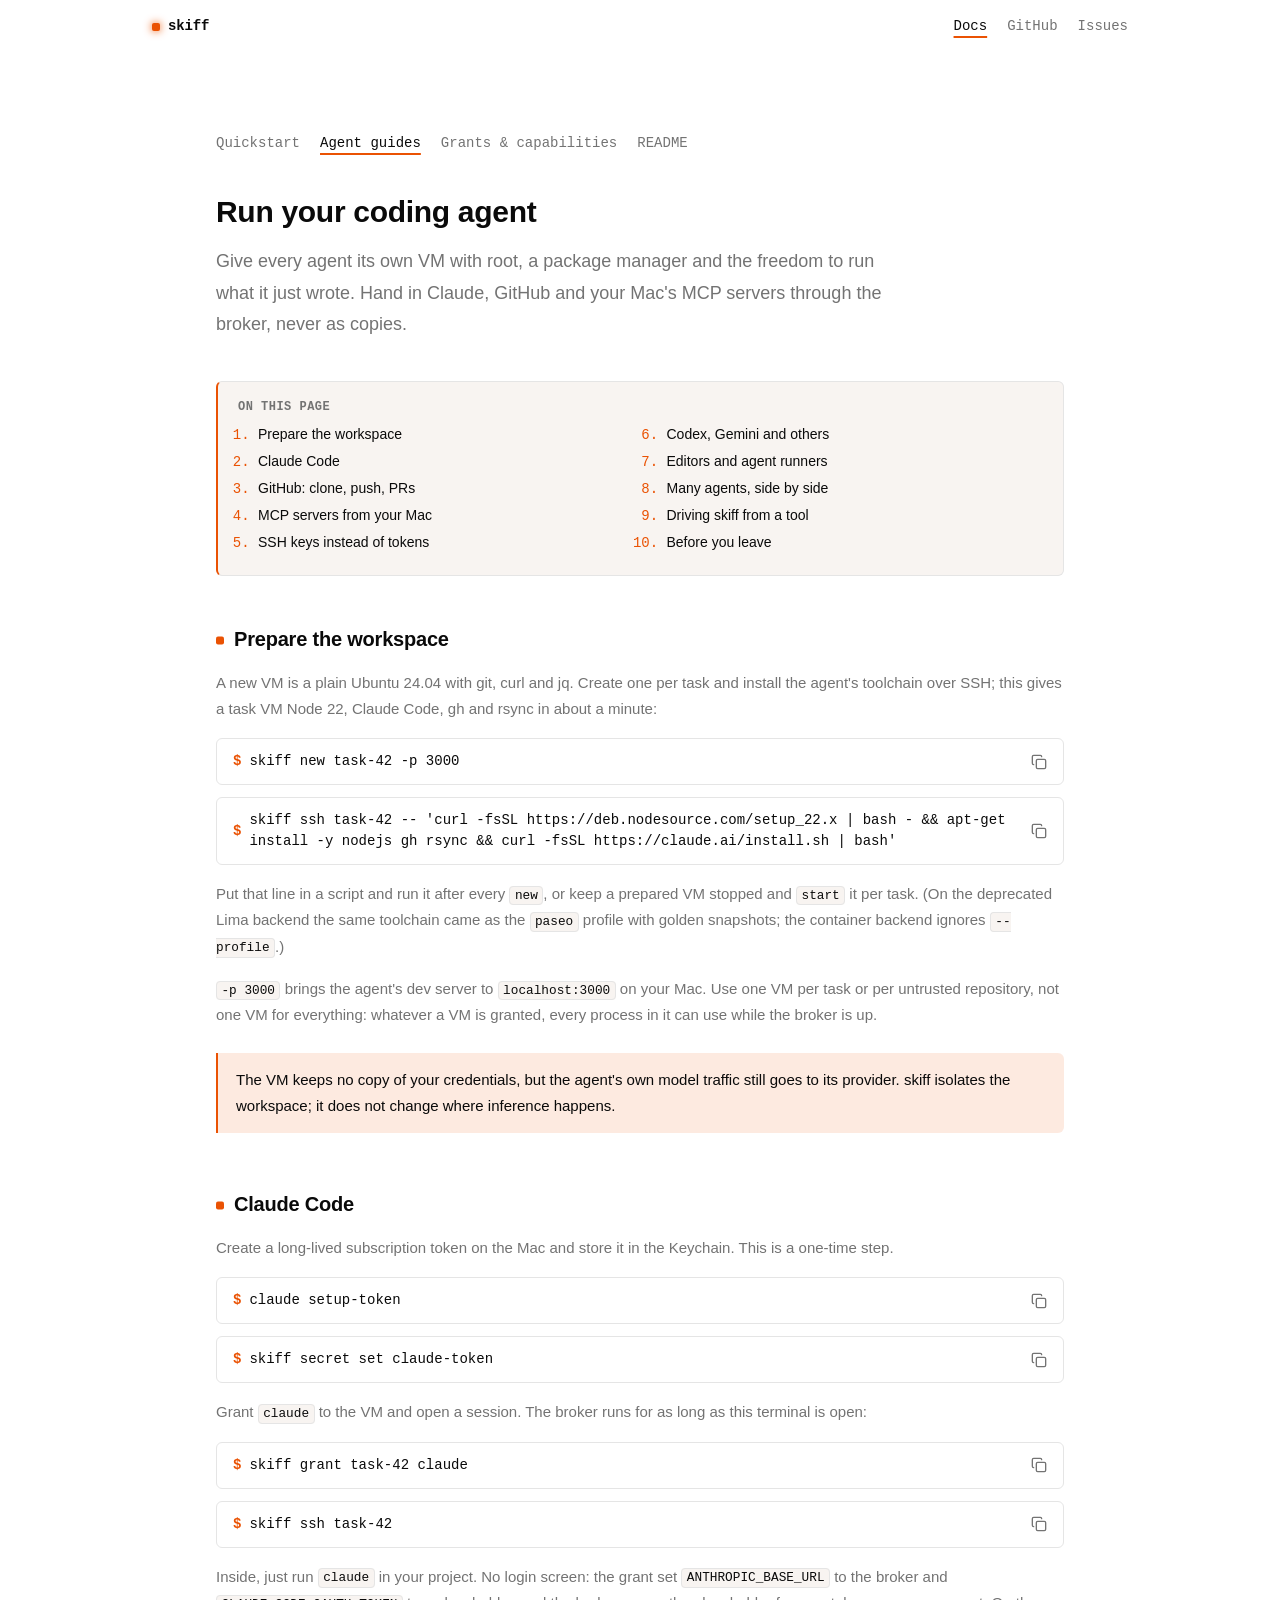
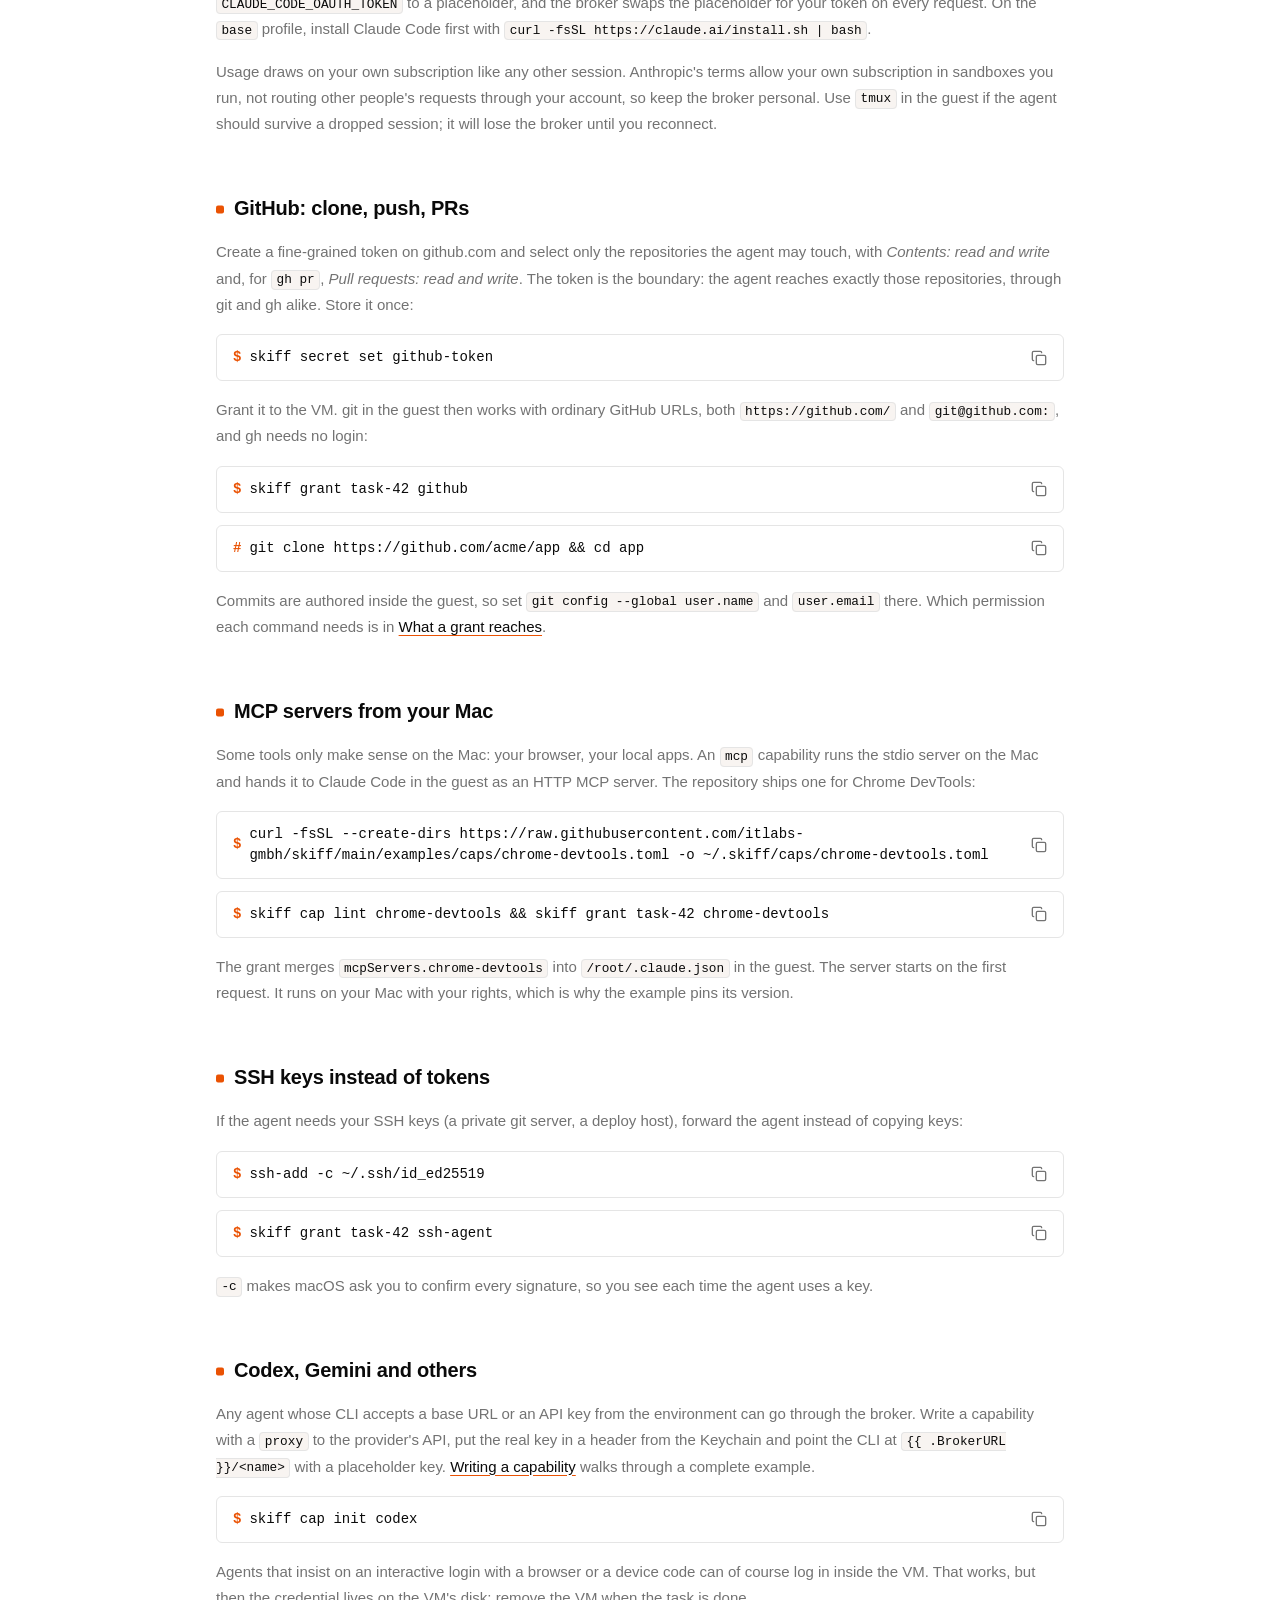
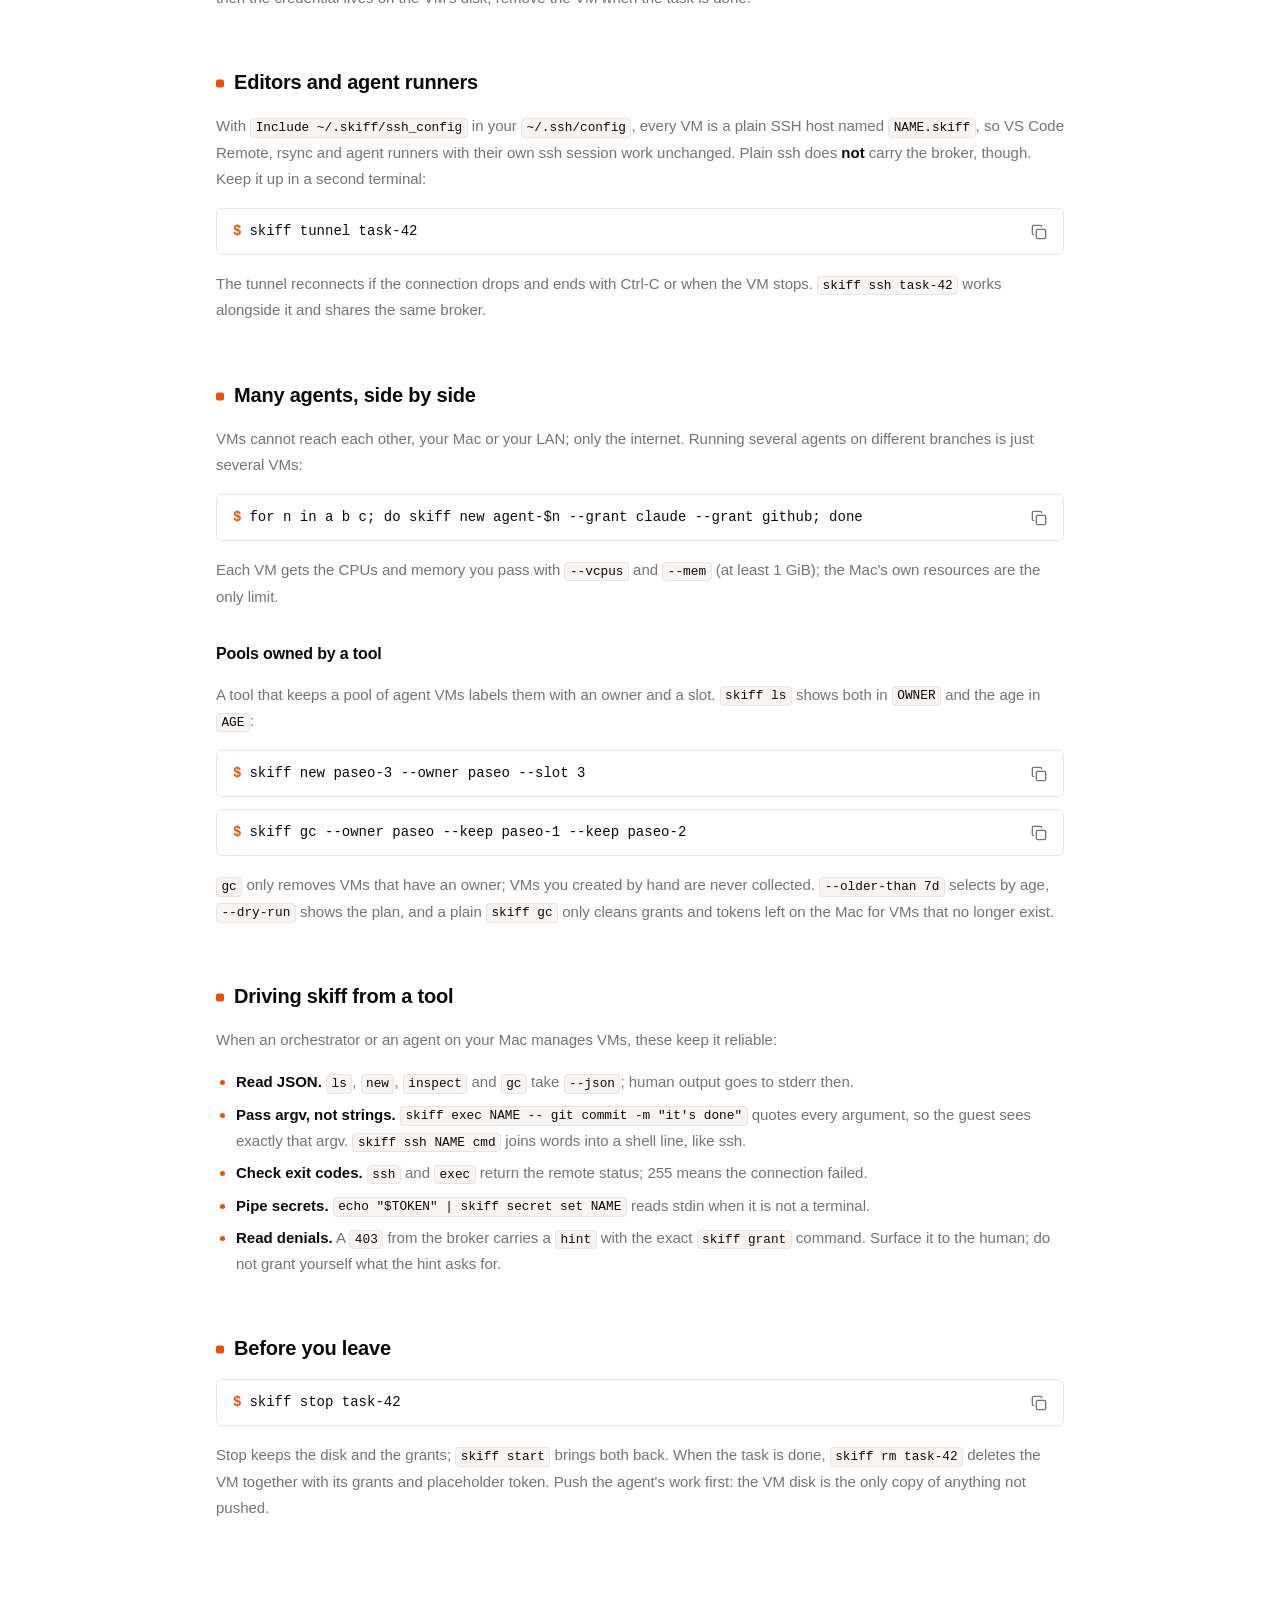
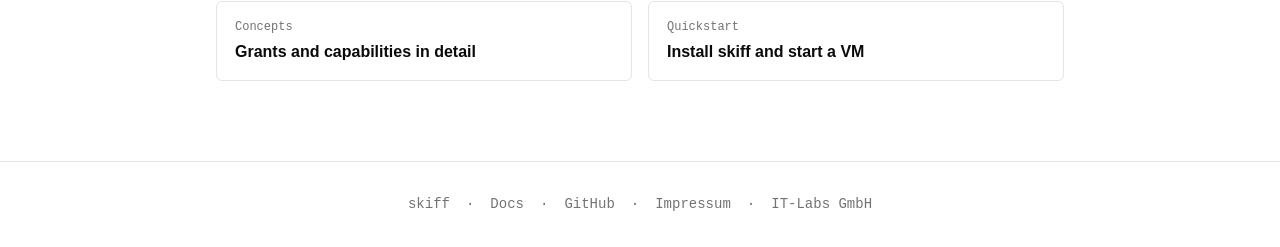
==== commit 526bdc50: "docs: finish the move away from Firecracker wording The website, CLI help, Makefile and issue templa" ====
--- a/website/agents.html
+++ b/website/agents.html
@@ -30,7 +30,7 @@
     </nav>
 
     <h1>Run your coding agent</h1>
-    <p class="lead">Give every agent its own microVM with root, a package manager and the freedom to run what it just wrote. Hand in Claude, GitHub and your Mac's MCP servers through the broker, never as copies.</p>
+    <p class="lead">Give every agent its own VM with root, a package manager and the freedom to run what it just wrote. Hand in Claude, GitHub and your Mac's MCP servers through the broker, never as copies.</p>
 
     <nav class="toc" aria-label="On this page">
       <strong>On this page</strong>
@@ -225,7 +225,7 @@
 
     <nav class="next" aria-label="Read next">
       <a href="capabilities.html"><span>Concepts</span><strong>Grants and capabilities in detail</strong></a>
-      <a href="docs.html"><span>Quickstart</span><strong>Install skiff and start a microVM</strong></a>
+      <a href="docs.html"><span>Quickstart</span><strong>Install skiff and start a VM</strong></a>
     </nav>
   </main>
 
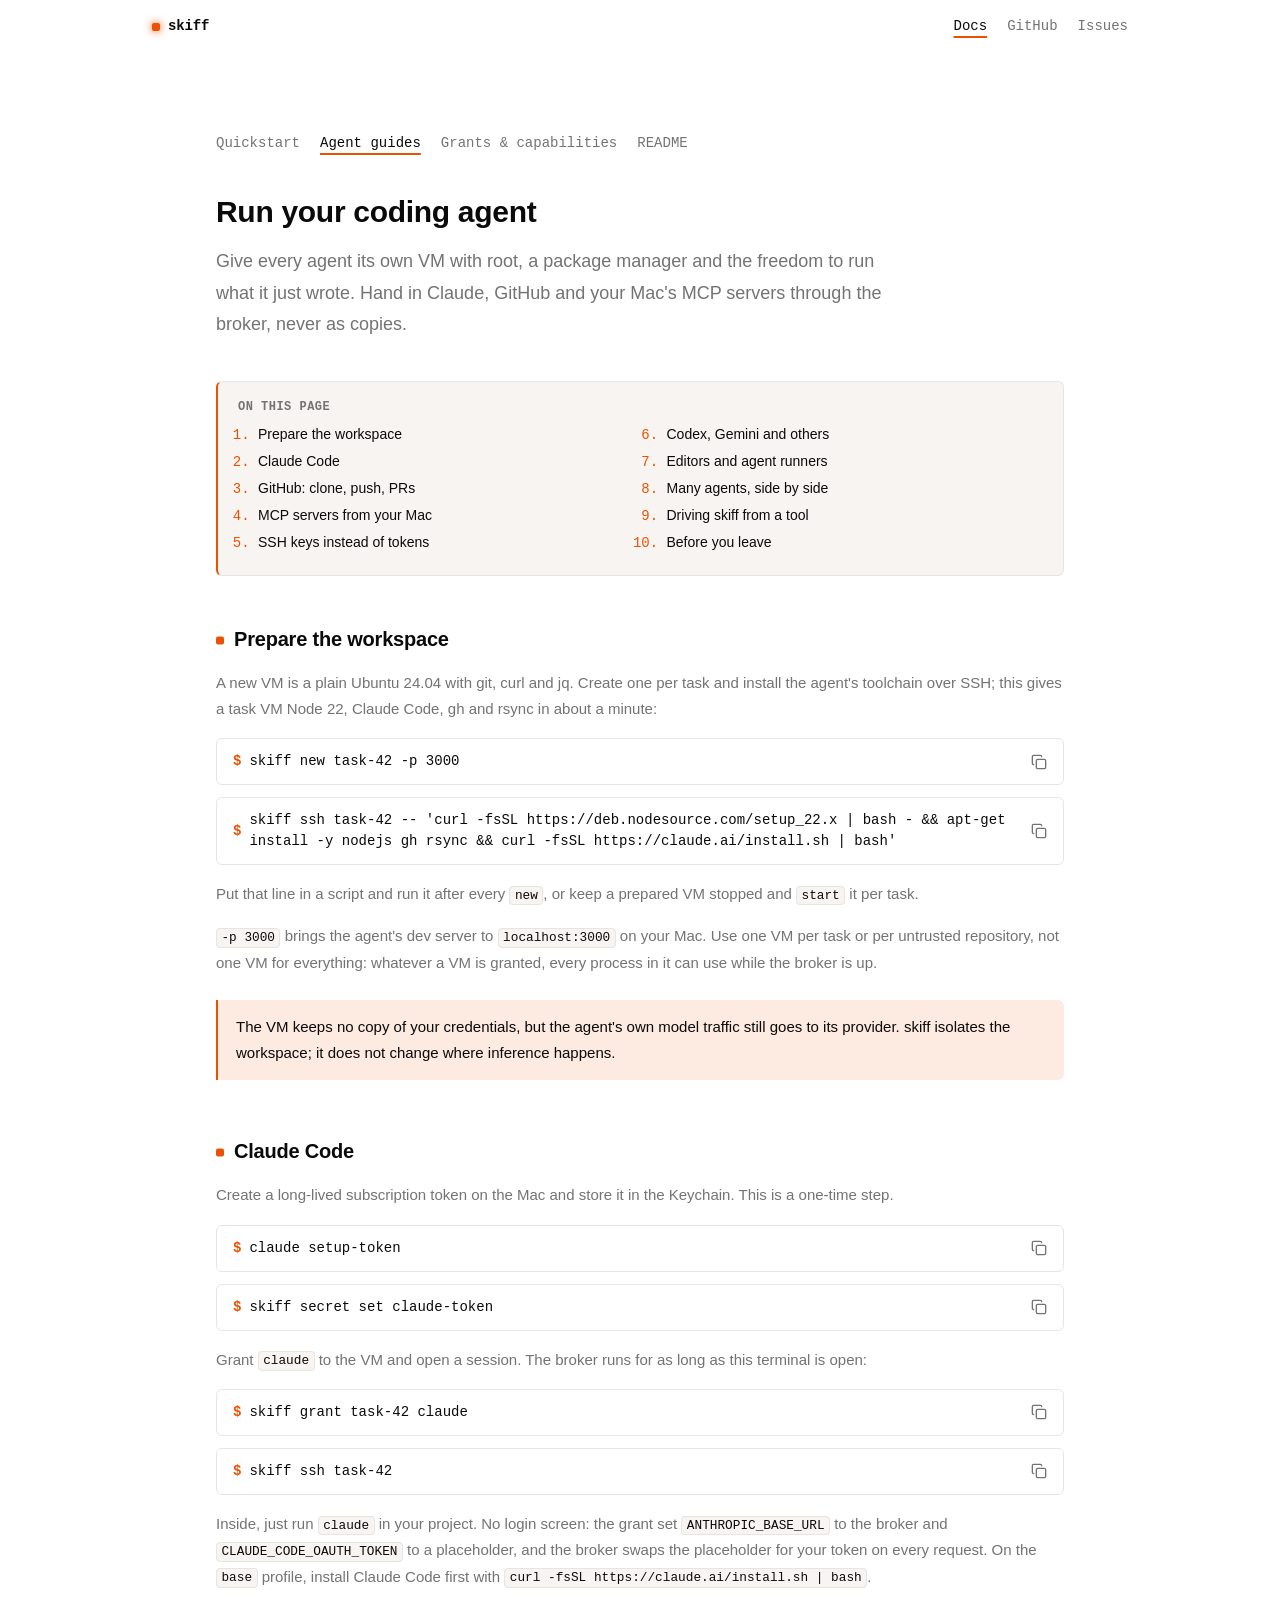
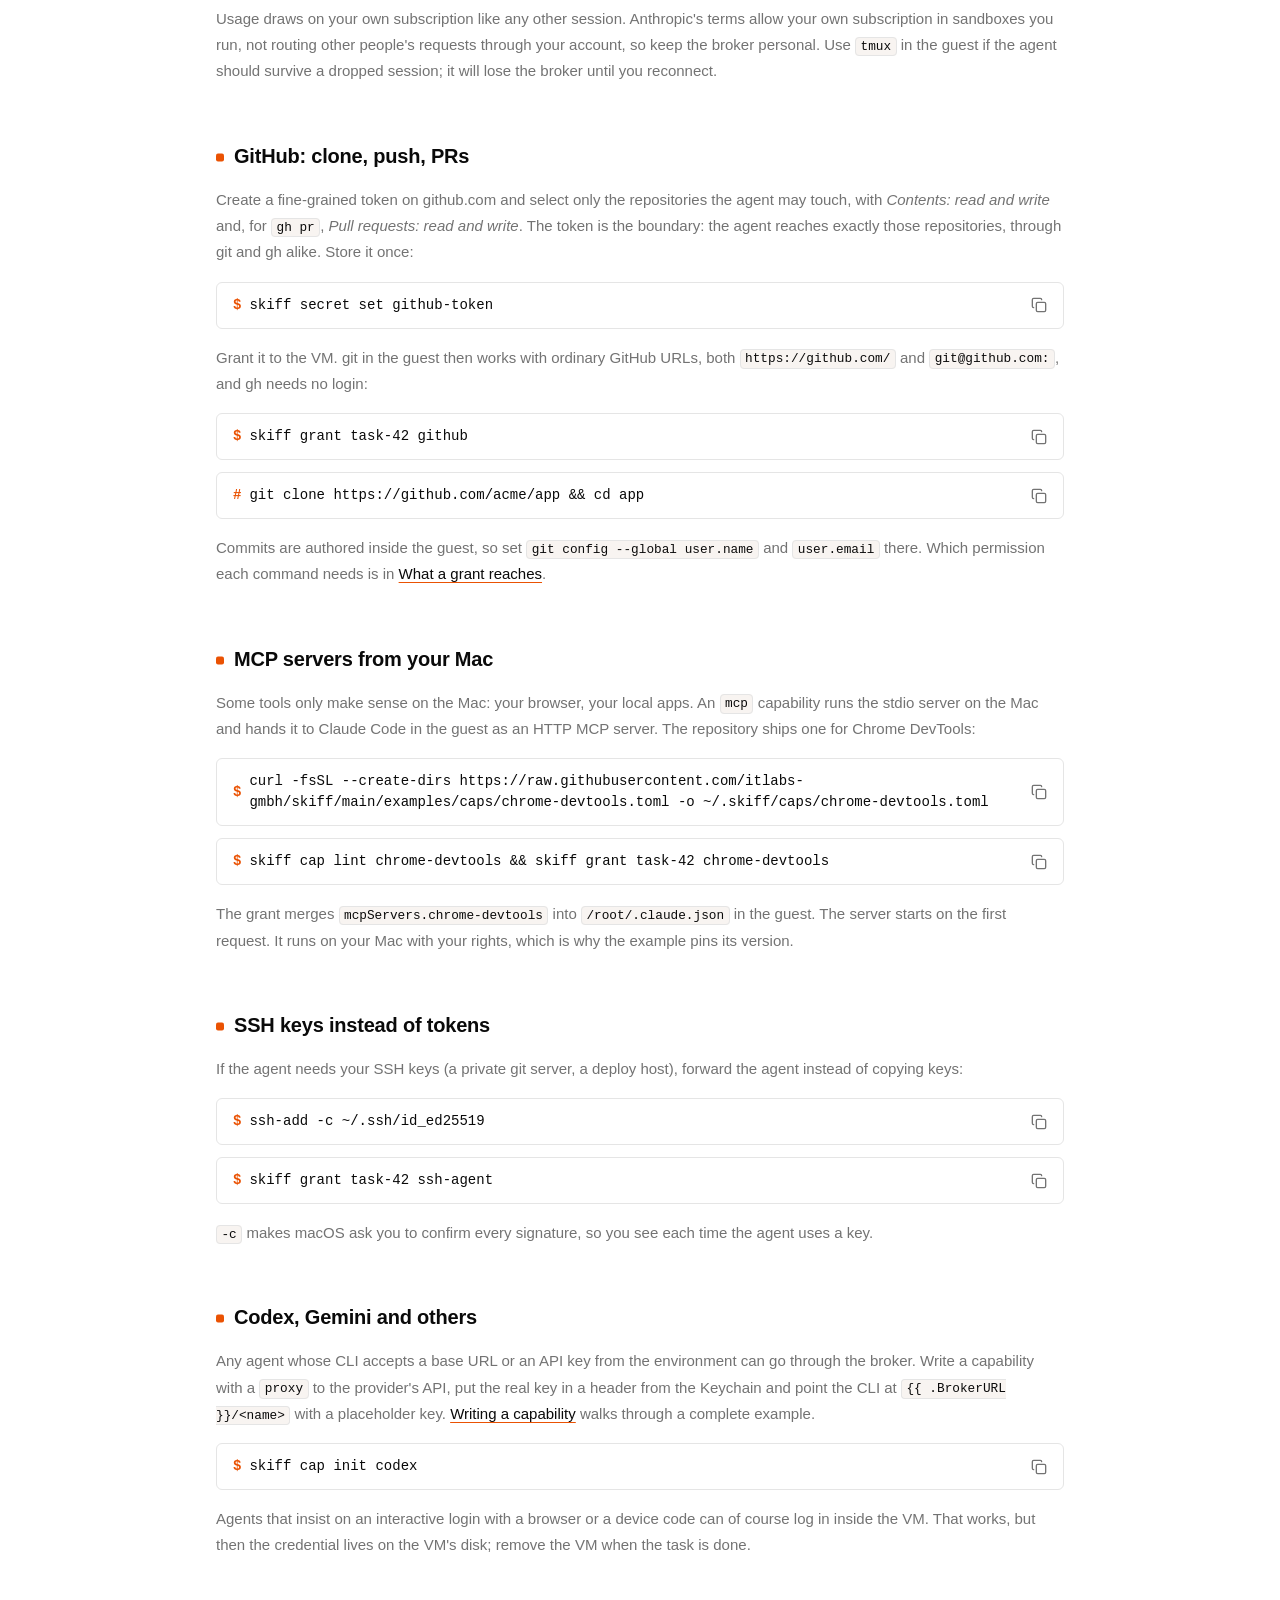
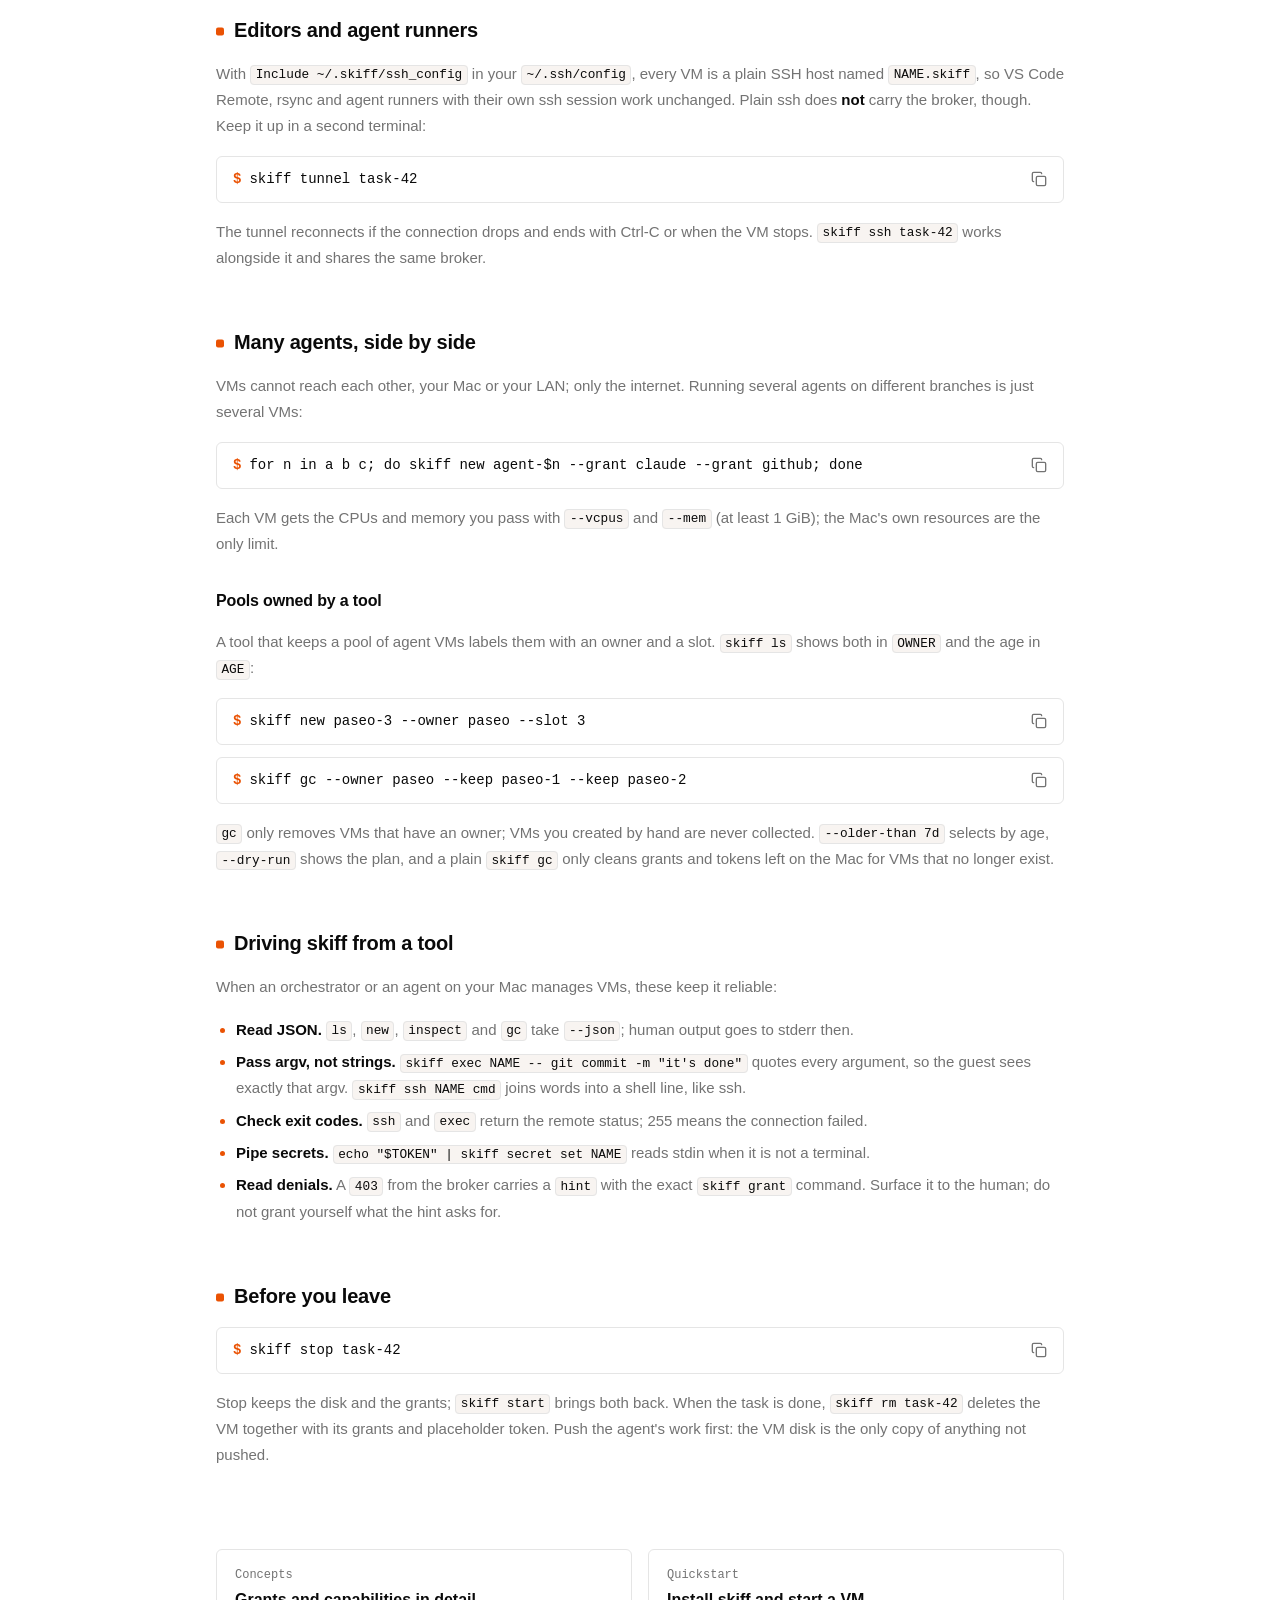
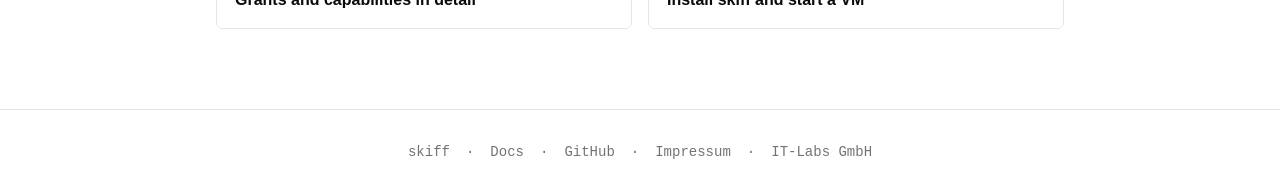
==== commit d50a3944: "refactor: remove the Lima/Firecracker backend Phase 5, second half (docs/design/container-backend.md" ====
--- a/website/agents.html
+++ b/website/agents.html
@@ -63,7 +63,7 @@
           <span class="text">skiff ssh task-42 -- 'curl -fsSL https://deb.nodesource.com/setup_22.x | bash - &amp;&amp; apt-get install -y nodejs gh rsync &amp;&amp; curl -fsSL https://claude.ai/install.sh | bash'</span>
           <button type="button" aria-label="Copy the toolchain install command to the clipboard"></button>
         </div>
-        <p>Put that line in a script and run it after every <code>new</code>, or keep a prepared VM stopped and <code>start</code> it per task. (On the deprecated Lima backend the same toolchain came as the <code>paseo</code> profile with golden snapshots; the container backend ignores <code>--profile</code>.)</p>
+        <p>Put that line in a script and run it after every <code>new</code>, or keep a prepared VM stopped and <code>start</code> it per task.</p>
         <p><code>-p 3000</code> brings the agent's dev server to <code>localhost:3000</code> on your Mac. Use one VM per task or per untrusted repository, not one VM for everything: whatever a VM is granted, every process in it can use while the broker is up.</p>
         <div class="callout">
           <p>The VM keeps no copy of your credentials, but the agent's own model traffic still goes to its provider. skiff isolates the workspace; it does not change where inference happens.</p>
